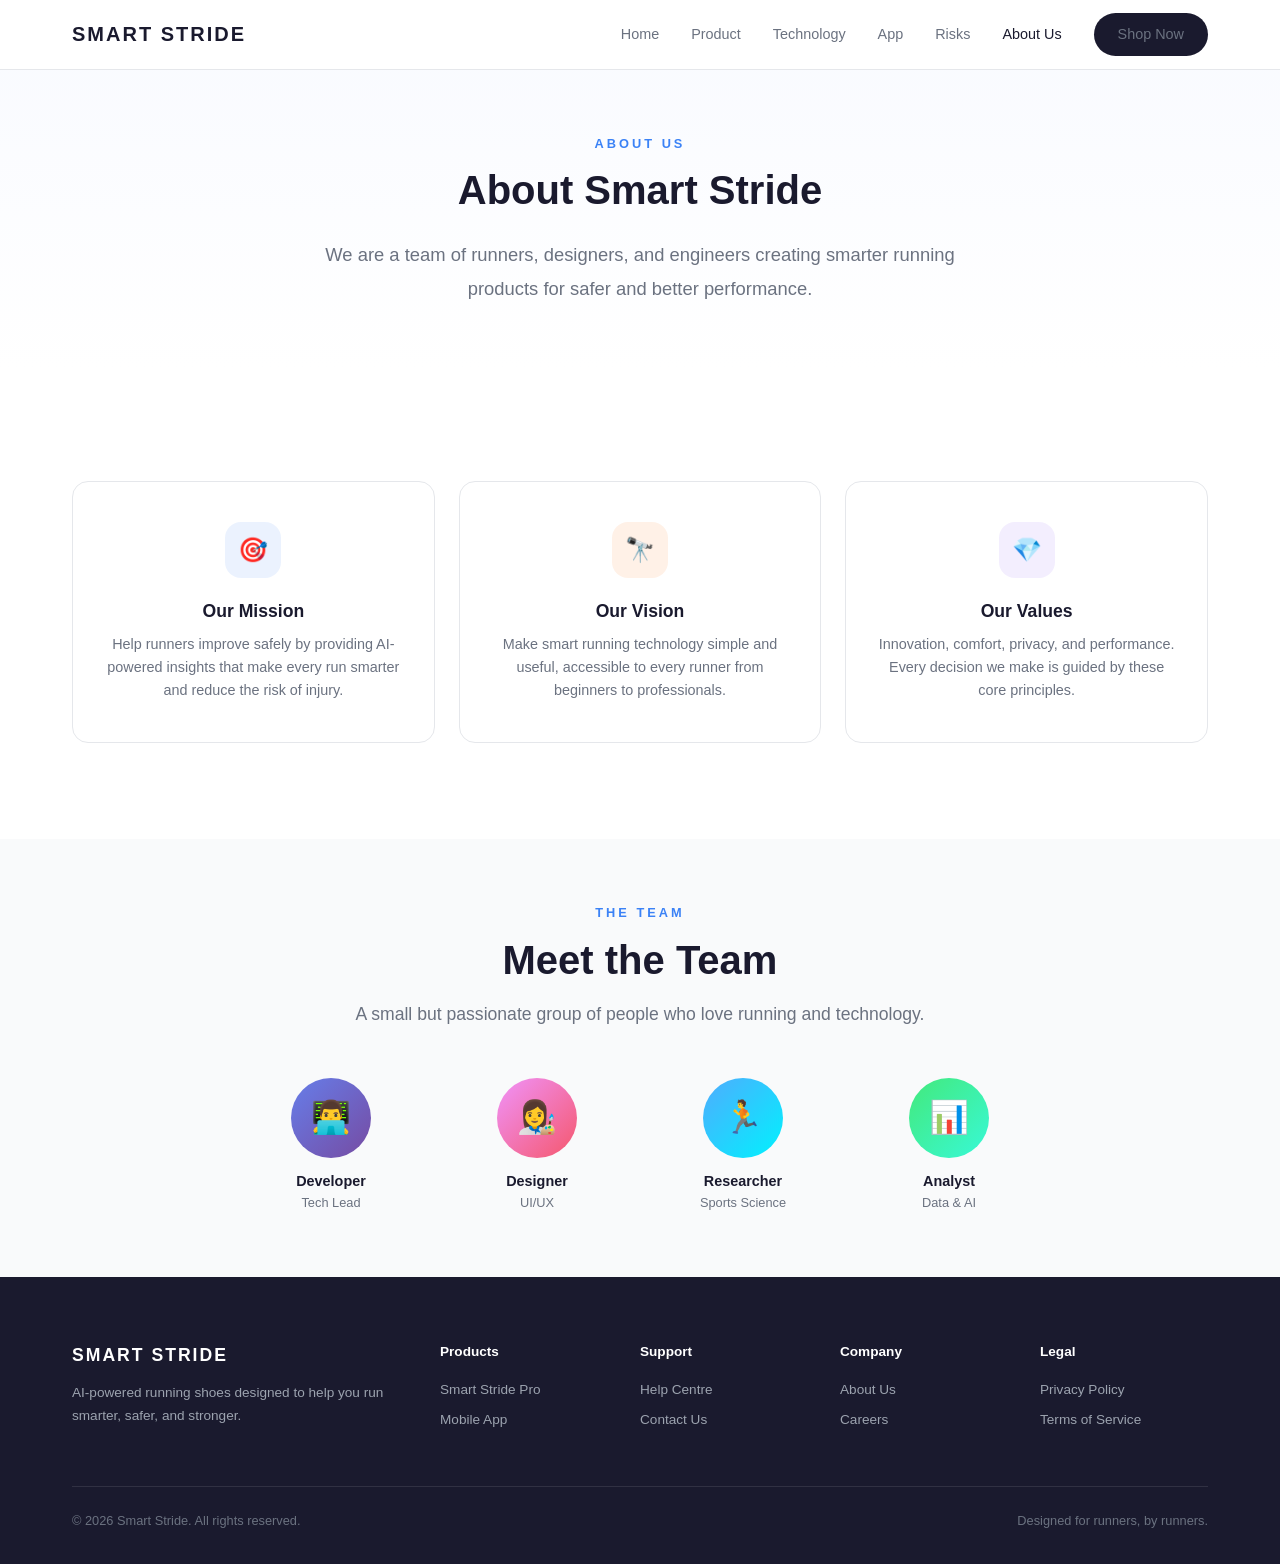
==== about.html @ 5dbf987c "Initial commit: Smart Stride website" ====
<!DOCTYPE html>
<html lang="en">
<head>
  <meta charset="UTF-8">
  <meta name="viewport" content="width=device-width, initial-scale=1.0">
  <title>About Us – Smart Stride</title>
  <link rel="stylesheet" href="style.css">
</head>
<body>
  <!-- NAVBAR -->
  <nav class="navbar">
    <div class="container">
      <a href="index.html" class="logo">SMART STRIDE</a>
      <div class="nav-links">
        <a href="index.html">Home</a>
        <a href="product.html">Product</a>
        <a href="technology.html">Technology</a>
        <a href="app.html">App</a>
        <a href="risks.html">Risks</a>
        <a href="about.html" class="active">About Us</a>
        <a href="product.html" class="btn-primary">Shop Now</a>
      </div>
      <button class="hamburger" aria-label="Menu"><span></span><span></span><span></span></button>
    </div>
  </nav>

  <!-- ABOUT HERO -->
  <section class="about-hero">
    <div class="container">
      <div class="about-mission">
        <div class="section-label">About Us</div>
        <h2 class="section-title">About Smart Stride</h2>
        <p>We are a team of runners, designers, and engineers creating smarter running products for safer and better performance.</p>
      </div>
    </div>
  </section>

  <!-- VALUES -->
  <section style="padding:4rem 0 6rem">
    <div class="container">
      <div class="values-grid">
        <div class="value-card">
          <div class="icon blue">🎯</div>
          <h3>Our Mission</h3>
          <p>Help runners improve safely by providing AI-powered insights that make every run smarter and reduce the risk of injury.</p>
        </div>
        <div class="value-card">
          <div class="icon orange">🔭</div>
          <h3>Our Vision</h3>
          <p>Make smart running technology simple and useful, accessible to every runner from beginners to professionals.</p>
        </div>
        <div class="value-card">
          <div class="icon purple">💎</div>
          <h3>Our Values</h3>
          <p>Innovation, comfort, privacy, and performance. Every decision we make is guided by these core principles.</p>
        </div>
      </div>
    </div>
  </section>

  <!-- TEAM -->
  <section style="padding:4rem 0;background:var(--lighter-gray)">
    <div class="container text-center">
      <div class="section-label">The Team</div>
      <h2 class="section-title">Meet the Team</h2>
      <p class="section-subtitle mx-auto" style="margin-bottom:3rem">A small but passionate group of people who love running and technology.</p>
      <div style="display:grid;grid-template-columns:repeat(4,1fr);gap:1.5rem;max-width:800px;margin:0 auto">
        <div style="text-align:center">
          <div style="width:80px;height:80px;border-radius:50%;background:linear-gradient(135deg,#667eea,#764ba2);margin:0 auto 0.75rem;display:flex;align-items:center;justify-content:center;font-size:2rem">👨‍💻</div>
          <div style="font-weight:700;font-size:0.9rem">Developer</div>
          <div style="font-size:0.8rem;color:var(--gray)">Tech Lead</div>
        </div>
        <div style="text-align:center">
          <div style="width:80px;height:80px;border-radius:50%;background:linear-gradient(135deg,#f093fb,#f5576c);margin:0 auto 0.75rem;display:flex;align-items:center;justify-content:center;font-size:2rem">👩‍🎨</div>
          <div style="font-weight:700;font-size:0.9rem">Designer</div>
          <div style="font-size:0.8rem;color:var(--gray)">UI/UX</div>
        </div>
        <div style="text-align:center">
          <div style="width:80px;height:80px;border-radius:50%;background:linear-gradient(135deg,#4facfe,#00f2fe);margin:0 auto 0.75rem;display:flex;align-items:center;justify-content:center;font-size:2rem">🏃</div>
          <div style="font-weight:700;font-size:0.9rem">Researcher</div>
          <div style="font-size:0.8rem;color:var(--gray)">Sports Science</div>
        </div>
        <div style="text-align:center">
          <div style="width:80px;height:80px;border-radius:50%;background:linear-gradient(135deg,#43e97b,#38f9d7);margin:0 auto 0.75rem;display:flex;align-items:center;justify-content:center;font-size:2rem">📊</div>
          <div style="font-weight:700;font-size:0.9rem">Analyst</div>
          <div style="font-size:0.8rem;color:var(--gray)">Data & AI</div>
        </div>
      </div>
    </div>
  </section>

  <!-- FOOTER -->
  <footer class="footer">
    <div class="container">
      <div class="footer-grid">
        <div class="footer-brand">
          <h3>SMART STRIDE</h3>
          <p>AI-powered running shoes designed to help you run smarter, safer, and stronger.</p>
        </div>
        <div class="footer-col">
          <h4>Products</h4>
          <a href="product.html">Smart Stride Pro</a>
          <a href="app.html">Mobile App</a>
        </div>
        <div class="footer-col">
          <h4>Support</h4>
          <a href="#">Help Centre</a>
          <a href="app.html">Contact Us</a>
        </div>
        <div class="footer-col">
          <h4>Company</h4>
          <a href="about.html">About Us</a>
          <a href="#">Careers</a>
        </div>
        <div class="footer-col">
          <h4>Legal</h4>
          <a href="risks.html">Privacy Policy</a>
          <a href="risks.html">Terms of Service</a>
        </div>
      </div>
      <div class="footer-bottom">
        <span>&copy; 2026 Smart Stride. All rights reserved.</span>
        <span>Designed for runners, by runners.</span>
      </div>
    </div>
  </footer>

  <script src="script.js"></script>
</body>
</html>
---- style.css ----
/* ========== RESET & BASE ========== */
*{margin:0;padding:0;box-sizing:border-box}
html{scroll-behavior:smooth}
body{font-family:-apple-system,BlinkMacSystemFont,'Segoe UI',Roboto,Helvetica,Arial,sans-serif;color:#1a1a2e;background:#fff;line-height:1.6;-webkit-font-smoothing:antialiased}
a{text-decoration:none;color:inherit}
ul{list-style:none}
img{max-width:100%;display:block}

/* ========== VARIABLES ========== */
:root{
  --black:#1a1a2e;
  --dark:#2d2d44;
  --gray:#6b7280;
  --light-gray:#f3f4f6;
  --lighter-gray:#f9fafb;
  --blue:#3b82f6;
  --blue-dark:#2563eb;
  --orange:#f97316;
  --white:#ffffff;
  --max-width:1200px;
  --nav-height:70px;
}

/* ========== NAVBAR ========== */
.navbar{position:fixed;top:0;left:0;right:0;height:var(--nav-height);background:rgba(255,255,255,0.95);backdrop-filter:blur(20px);border-bottom:1px solid #e5e7eb;z-index:1000;display:flex;align-items:center}
.navbar .container{max-width:var(--max-width);width:100%;margin:0 auto;padding:0 2rem;display:flex;align-items:center;justify-content:space-between}
.logo{font-size:1.25rem;font-weight:800;letter-spacing:2px;color:var(--black)}
.nav-links{display:flex;align-items:center;gap:2rem}
.nav-links a{font-size:0.9rem;font-weight:500;color:var(--gray);transition:color 0.2s}
.nav-links a:hover,.nav-links a.active{color:var(--black)}
.btn-primary{display:inline-block;padding:0.6rem 1.5rem;background:var(--black);color:#fff;border-radius:50px;font-size:0.9rem;font-weight:600;transition:all 0.3s;border:none;cursor:pointer}
.btn-primary:hover{background:var(--blue);transform:translateY(-1px)}
.btn-outline{display:inline-block;padding:0.6rem 1.5rem;border:2px solid var(--black);color:var(--black);border-radius:50px;font-size:0.9rem;font-weight:600;transition:all 0.3s;cursor:pointer;background:transparent}
.btn-outline:hover{background:var(--black);color:#fff}
.hamburger{display:none;flex-direction:column;gap:5px;cursor:pointer;background:none;border:none;padding:5px}
.hamburger span{width:24px;height:2px;background:var(--black);transition:0.3s}

/* ========== COMMON ========== */
.container{max-width:var(--max-width);margin:0 auto;padding:0 2rem}
section{padding:6rem 0}
.section-label{font-size:0.8rem;font-weight:700;letter-spacing:3px;text-transform:uppercase;color:var(--blue);margin-bottom:0.75rem}
.section-title{font-size:2.5rem;font-weight:800;color:var(--black);line-height:1.2;margin-bottom:1rem}
.section-subtitle{font-size:1.1rem;color:var(--gray);max-width:600px;line-height:1.7}
.text-center{text-align:center}
.mx-auto{margin-left:auto;margin-right:auto}

/* ========== HERO ========== */
.hero{padding-top:calc(var(--nav-height) + 4rem);padding-bottom:4rem;min-height:100vh;display:flex;align-items:center;background:linear-gradient(180deg,#f8faff 0%,#fff 100%)}
.hero .container{display:grid;grid-template-columns:1fr 1fr;gap:4rem;align-items:center}
.hero-content .hero-badge{display:inline-block;padding:0.4rem 1rem;background:rgba(59,130,246,0.1);color:var(--blue);border-radius:50px;font-size:0.8rem;font-weight:600;margin-bottom:1.5rem}
.hero-content h1{font-size:3.5rem;font-weight:900;line-height:1.1;color:var(--black);margin-bottom:1.5rem}
.hero-content h1 span{background:linear-gradient(135deg,var(--blue),#8b5cf6);-webkit-background-clip:text;-webkit-text-fill-color:transparent}
.hero-content p{font-size:1.15rem;color:var(--gray);line-height:1.8;margin-bottom:2rem;max-width:480px}
.hero-buttons{display:flex;gap:1rem;flex-wrap:wrap}
.hero-image{position:relative;display:flex;justify-content:center;align-items:center}
.hero-image .shoe-placeholder{width:100%;max-width:500px;aspect-ratio:1;background:linear-gradient(135deg,#e0e7ff,#c7d2fe);border-radius:30px;display:flex;align-items:center;justify-content:center;font-size:5rem;box-shadow:0 25px 60px rgba(59,130,246,0.15)}

/* ========== FEATURES CARDS ========== */
.features{padding:5rem 0;background:#fff}
.features-grid{display:grid;grid-template-columns:repeat(4,1fr);gap:1.5rem;margin-top:3rem}
.feature-card{padding:2rem;border-radius:16px;background:var(--lighter-gray);transition:all 0.3s;cursor:default}
.feature-card:hover{transform:translateY(-4px);box-shadow:0 10px 40px rgba(0,0,0,0.08)}
.feature-card .icon{width:48px;height:48px;border-radius:12px;background:var(--blue);display:flex;align-items:center;justify-content:center;font-size:1.4rem;margin-bottom:1.2rem;color:#fff}
.feature-card h3{font-size:1rem;font-weight:700;margin-bottom:0.5rem;color:var(--black)}
.feature-card p{font-size:0.9rem;color:var(--gray);line-height:1.6}

/* ========== PRODUCT PAGE ========== */
.product-section{padding-top:calc(var(--nav-height) + 4rem);padding-bottom:4rem}
.product-grid{display:grid;grid-template-columns:1fr 1fr;gap:4rem;align-items:start}
.product-images .main-image{width:100%;aspect-ratio:1;background:var(--lighter-gray);border-radius:20px;display:flex;align-items:center;justify-content:center;font-size:6rem;margin-bottom:1rem}
.product-images .thumbnails{display:flex;gap:0.75rem}
.product-images .thumb{width:80px;height:80px;border-radius:12px;background:var(--light-gray);display:flex;align-items:center;justify-content:center;font-size:1.5rem;cursor:pointer;border:2px solid transparent;transition:border-color 0.2s}
.product-images .thumb.active,.product-images .thumb:hover{border-color:var(--black)}
.product-info h1{font-size:2rem;font-weight:800;margin-bottom:0.5rem}
.product-info .price{font-size:2rem;font-weight:800;color:var(--black);margin-bottom:1.5rem}
.product-info .price .old{font-size:1.1rem;color:var(--gray);text-decoration:line-through;margin-left:0.5rem;font-weight:400}
.option-group{margin-bottom:1.5rem}
.option-group label{display:block;font-size:0.85rem;font-weight:600;color:var(--dark);margin-bottom:0.5rem}
.color-options{display:flex;gap:0.75rem}
.color-btn{width:40px;height:40px;border-radius:50%;border:3px solid transparent;cursor:pointer;transition:all 0.2s}
.color-btn.active{border-color:var(--blue);box-shadow:0 0 0 2px #fff,0 0 0 4px var(--blue)}
.color-btn.black{background:#1a1a2e}
.color-btn.orange{background:#f97316}
.size-grid{display:grid;grid-template-columns:repeat(5,1fr);gap:0.5rem}
.size-btn{padding:0.6rem;border:2px solid #e5e7eb;border-radius:8px;background:#fff;cursor:pointer;font-size:0.85rem;font-weight:500;text-align:center;transition:all 0.2s}
.size-btn:hover,.size-btn.active{border-color:var(--black);background:var(--black);color:#fff}
.quantity-row{display:flex;align-items:center;gap:1rem;margin-bottom:1.5rem}
.qty-control{display:flex;align-items:center;border:2px solid #e5e7eb;border-radius:8px;overflow:hidden}
.qty-control button{width:40px;height:40px;border:none;background:#fff;cursor:pointer;font-size:1.1rem;font-weight:600}
.qty-control button:hover{background:var(--light-gray)}
.qty-control span{width:50px;text-align:center;font-weight:600}
.action-buttons{display:flex;gap:1rem;margin-bottom:2rem}
.action-buttons .btn-primary,.action-buttons .btn-outline{flex:1;text-align:center;padding:0.9rem}
.product-features{display:flex;flex-direction:column;gap:0.75rem;margin-top:1rem}
.product-features li{display:flex;align-items:center;gap:0.75rem;font-size:0.9rem;color:var(--dark)}
.product-features li::before{content:"✓";display:flex;align-items:center;justify-content:center;width:22px;height:22px;border-radius:50%;background:rgba(59,130,246,0.1);color:var(--blue);font-size:0.75rem;font-weight:700;flex-shrink:0}
.shipping-cards{display:grid;grid-template-columns:repeat(4,1fr);gap:1rem;margin-top:3rem;padding-top:3rem;border-top:1px solid #e5e7eb}
.ship-card{text-align:center;padding:1.5rem 1rem;border-radius:12px;background:var(--lighter-gray)}
.ship-card .icon{font-size:1.5rem;margin-bottom:0.5rem}
.ship-card h4{font-size:0.85rem;font-weight:700;margin-bottom:0.3rem}
.ship-card p{font-size:0.8rem;color:var(--gray)}

/* ========== TECH PAGE ========== */
.tech-hero{padding-top:calc(var(--nav-height) + 4rem);padding-bottom:4rem;background:linear-gradient(180deg,#0f172a,#1e293b);color:#fff}
.tech-hero .section-title{color:#fff}
.tech-hero .section-subtitle{color:#94a3b8}
.tech-visual{position:relative;margin:4rem auto;max-width:700px;aspect-ratio:1.4;background:rgba(255,255,255,0.05);border-radius:24px;border:1px solid rgba(255,255,255,0.1);display:flex;align-items:center;justify-content:center}
.tech-visual .shoe-center{font-size:6rem}
.tech-label{position:absolute;padding:0.6rem 1rem;background:rgba(255,255,255,0.1);backdrop-filter:blur(10px);border-radius:10px;font-size:0.8rem;font-weight:600;border:1px solid rgba(255,255,255,0.15)}
.tech-label:nth-child(2){top:10%;left:5%}
.tech-label:nth-child(3){top:10%;right:5%}
.tech-label:nth-child(4){bottom:30%;left:5%}
.tech-label:nth-child(5){bottom:10%;right:10%}
.tech-label:nth-child(6){bottom:10%;left:15%}
.steps-section{padding:5rem 0;background:#fff}
.steps-grid{display:grid;grid-template-columns:repeat(3,1fr);gap:2rem;margin-top:3rem}
.step-card{padding:2.5rem 2rem;border-radius:16px;background:var(--lighter-gray);text-align:center;position:relative}
.step-card .step-num{width:48px;height:48px;border-radius:50%;background:var(--blue);color:#fff;display:flex;align-items:center;justify-content:center;font-size:1.1rem;font-weight:800;margin:0 auto 1.2rem}
.step-card h3{font-size:1.1rem;font-weight:700;margin-bottom:0.5rem}
.step-card p{font-size:0.9rem;color:var(--gray);line-height:1.6}
.step-connector{display:none}

/* ========== APP PAGE ========== */
.app-hero{padding-top:calc(var(--nav-height) + 4rem);padding-bottom:4rem;background:linear-gradient(135deg,#eff6ff,#f0f9ff)}
.app-hero .container{display:grid;grid-template-columns:1fr 1fr;gap:4rem;align-items:center}
.app-mockup{width:280px;height:560px;background:#1a1a2e;border-radius:40px;padding:12px;margin:0 auto;box-shadow:0 25px 60px rgba(0,0,0,0.2)}
.app-mockup .screen{width:100%;height:100%;background:linear-gradient(180deg,#1e3a5f,#0f172a);border-radius:30px;display:flex;flex-direction:column;align-items:center;justify-content:center;color:#fff;padding:2rem}
.app-mockup .screen .status-bar{width:100%;display:flex;justify-content:space-between;font-size:0.65rem;margin-bottom:2rem;opacity:0.6}
.app-mockup .screen .app-logo{font-size:3rem;margin-bottom:1rem}
.app-mockup .screen h3{font-size:1.1rem;font-weight:700;margin-bottom:0.5rem}
.app-mockup .screen p{font-size:0.75rem;color:#94a3b8;text-align:center}
.app-features{padding:5rem 0}
.app-cards{display:grid;grid-template-columns:repeat(2,1fr);gap:1.5rem;margin-top:3rem}
.app-card{padding:2rem;border-radius:16px;background:#fff;border:1px solid #e5e7eb;transition:all 0.3s}
.app-card:hover{box-shadow:0 10px 40px rgba(0,0,0,0.06);transform:translateY(-2px)}
.app-card .icon{width:48px;height:48px;border-radius:12px;display:flex;align-items:center;justify-content:center;font-size:1.3rem;margin-bottom:1rem}
.app-card .icon.blue{background:rgba(59,130,246,0.1);color:var(--blue)}
.app-card .icon.orange{background:rgba(249,115,22,0.1);color:var(--orange)}
.app-card .icon.green{background:rgba(34,197,94,0.1);color:#22c55e}
.app-card .icon.purple{background:rgba(139,92,246,0.1);color:#8b5cf6}
.app-card h3{font-size:1.05rem;font-weight:700;margin-bottom:0.4rem}
.app-card p{font-size:0.9rem;color:var(--gray);line-height:1.6}
.ecom-flow{padding:4rem 0 5rem}
.flow-steps{display:flex;align-items:center;justify-content:center;gap:0;flex-wrap:wrap;margin-top:2rem}
.flow-step{display:flex;flex-direction:column;align-items:center;gap:0.5rem;padding:1.5rem;min-width:140px}
.flow-step .num{width:48px;height:48px;border-radius:50%;background:var(--black);color:#fff;display:flex;align-items:center;justify-content:center;font-weight:700;font-size:0.9rem}
.flow-step h4{font-size:0.85rem;font-weight:700}
.flow-step p{font-size:0.75rem;color:var(--gray);text-align:center}
.flow-arrow{font-size:1.5rem;color:var(--blue);margin-top:-1.5rem}

/* ========== RISKS PAGE ========== */
.risks-hero{padding-top:calc(var(--nav-height) + 4rem);padding-bottom:3rem}
.risks-grid{display:grid;grid-template-columns:repeat(3,1fr);gap:1.5rem;margin-top:3rem}
.risk-card{padding:2rem;border-radius:16px;background:#fff;border:1px solid #e5e7eb;transition:all 0.3s}
.risk-card:hover{box-shadow:0 10px 40px rgba(0,0,0,0.06);transform:translateY(-2px)}
.risk-card .icon{width:48px;height:48px;border-radius:12px;background:rgba(239,68,68,0.1);color:#ef4444;display:flex;align-items:center;justify-content:center;font-size:1.3rem;margin-bottom:1rem}
.risk-card h3{font-size:1rem;font-weight:700;margin-bottom:0.4rem}
.risk-card p{font-size:0.9rem;color:var(--gray);line-height:1.6}
.safeguards{padding:4rem 0;background:var(--lighter-gray)}
.safeguard-list{display:grid;grid-template-columns:repeat(2,1fr);gap:1rem;margin-top:2rem}
.safeguard-item{display:flex;align-items:center;gap:1rem;padding:1.2rem 1.5rem;background:#fff;border-radius:12px;border:1px solid #e5e7eb}
.safeguard-item .check{width:36px;height:36px;border-radius:50%;background:rgba(34,197,94,0.1);color:#22c55e;display:flex;align-items:center;justify-content:center;font-weight:700;flex-shrink:0}
.safeguard-item span{font-size:0.9rem;font-weight:500}

/* ========== ABOUT PAGE ========== */
.about-hero{padding-top:calc(var(--nav-height) + 4rem);padding-bottom:4rem;background:linear-gradient(180deg,#f8faff,#fff)}
.about-mission{max-width:700px;margin:0 auto;text-align:center}
.about-mission p{font-size:1.15rem;color:var(--gray);line-height:1.8;margin-top:1.5rem}
.values-grid{display:grid;grid-template-columns:repeat(3,1fr);gap:1.5rem;margin-top:3rem}
.value-card{padding:2.5rem 2rem;border-radius:16px;background:#fff;border:1px solid #e5e7eb;text-align:center;transition:all 0.3s}
.value-card:hover{box-shadow:0 10px 40px rgba(0,0,0,0.06);transform:translateY(-2px)}
.value-card .icon{width:56px;height:56px;border-radius:16px;display:flex;align-items:center;justify-content:center;font-size:1.5rem;margin:0 auto 1.2rem}
.value-card .icon.blue{background:rgba(59,130,246,0.1);color:var(--blue)}
.value-card .icon.orange{background:rgba(249,115,22,0.1);color:var(--orange)}
.value-card .icon.purple{background:rgba(139,92,246,0.1);color:#8b5cf6}
.value-card h3{font-size:1.1rem;font-weight:700;margin-bottom:0.5rem}
.value-card p{font-size:0.9rem;color:var(--gray);line-height:1.6}

/* ========== FOOTER ========== */
.footer{background:var(--black);color:#fff;padding:4rem 0 2rem}
.footer-grid{display:grid;grid-template-columns:2fr 1fr 1fr 1fr 1fr;gap:2rem;margin-bottom:3rem}
.footer-brand h3{font-size:1.1rem;font-weight:800;letter-spacing:2px;margin-bottom:0.75rem}
.footer-brand p{font-size:0.85rem;color:#9ca3af;line-height:1.7}
.footer-col h4{font-size:0.85rem;font-weight:700;margin-bottom:1rem;color:#fff}
.footer-col a{display:block;font-size:0.85rem;color:#9ca3af;margin-bottom:0.5rem;transition:color 0.2s}
.footer-col a:hover{color:#fff}
.footer-bottom{border-top:1px solid rgba(255,255,255,0.1);padding-top:1.5rem;display:flex;justify-content:space-between;align-items:center;font-size:0.8rem;color:#6b7280}

/* ========== RESPONSIVE ========== */
@media(max-width:1024px){
  .hero .container{grid-template-columns:1fr;text-align:center}
  .hero-content p{margin-left:auto;margin-right:auto}
  .hero-buttons{justify-content:center}
  .hero-image{order:-1}
  .hero-image .shoe-placeholder{max-width:350px}
  .features-grid{grid-template-columns:repeat(2,1fr)}
  .product-grid{grid-template-columns:1fr}
  .shipping-cards{grid-template-columns:repeat(2,1fr)}
  .app-hero .container{grid-template-columns:1fr;text-align:center}
  .app-mockup{margin:2rem auto}
  .footer-grid{grid-template-columns:repeat(2,1fr)}
}
@media(max-width:768px){
  .nav-links{display:none;position:fixed;top:var(--nav-height);left:0;right:0;background:#fff;flex-direction:column;padding:2rem;gap:1.5rem;border-bottom:1px solid #e5e7eb;box-shadow:0 10px 30px rgba(0,0,0,0.1)}
  .nav-links.open{display:flex}
  .hamburger{display:flex}
  .hero-content h1{font-size:2.5rem}
  .section-title{font-size:2rem}
  .features-grid,.steps-grid,.risks-grid,.values-grid,.app-cards,.safeguard-list{grid-template-columns:1fr}
  .shipping-cards{grid-template-columns:1fr 1fr}
  .flow-steps{flex-direction:column}
  .flow-arrow{transform:rotate(90deg)}
  .footer-grid{grid-template-columns:1fr}
  .footer-bottom{flex-direction:column;gap:0.5rem;text-align:center}
  section{padding:4rem 0}
}
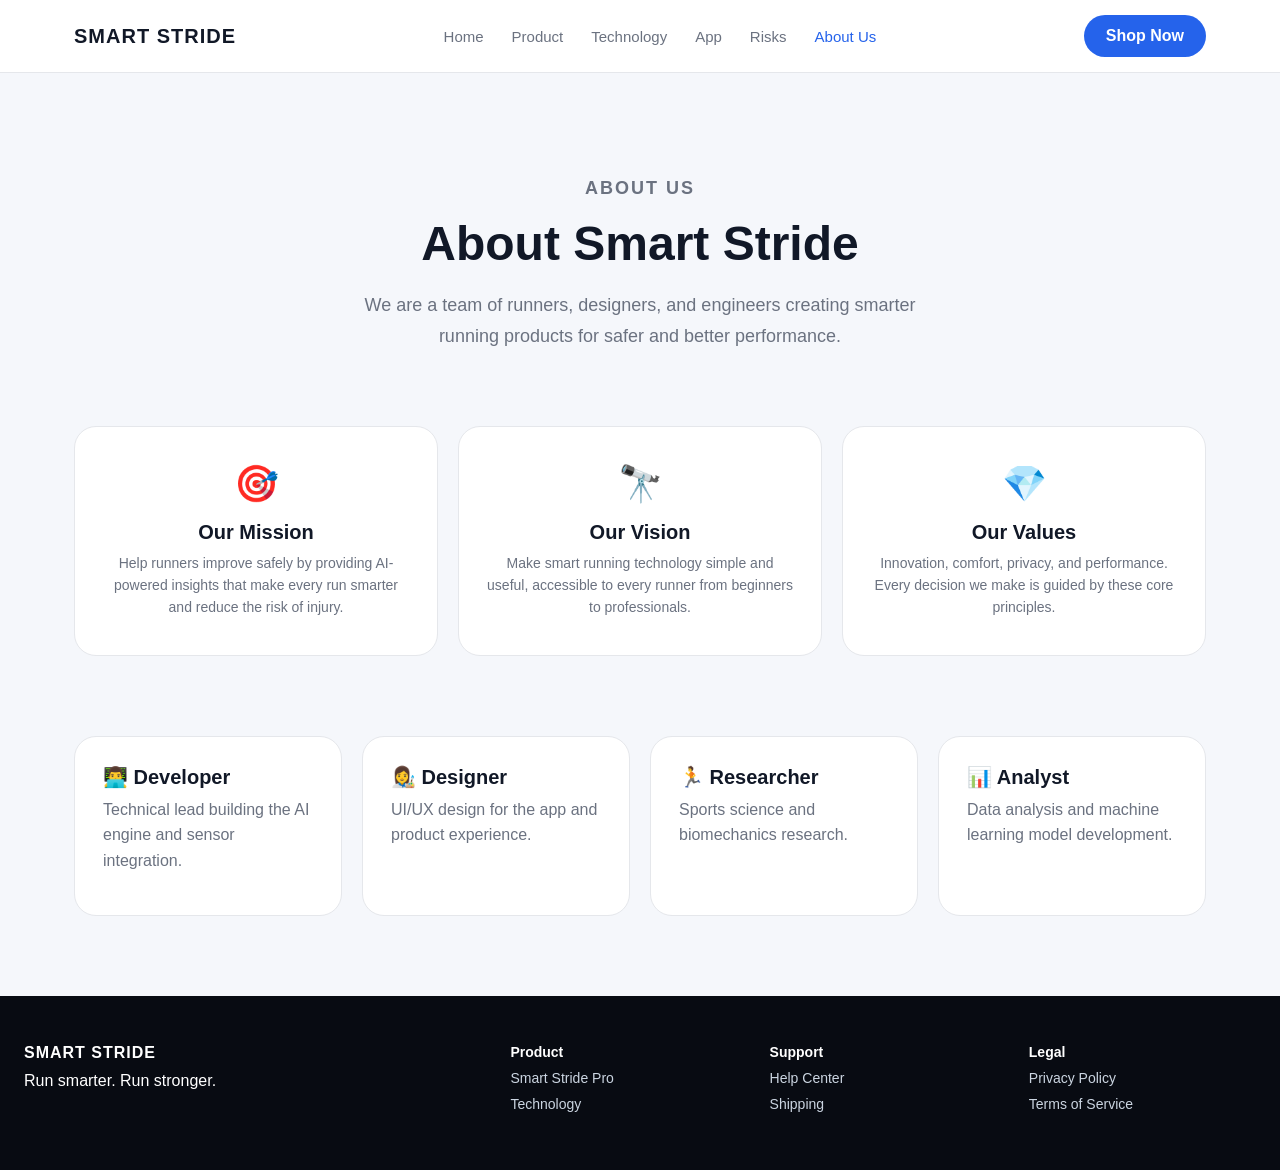
==== commit cae95c18: "Rewrite: clean professional style matching reference design" ====
--- a/about.html
+++ b/about.html
@@ -1,130 +1,101 @@
 <!DOCTYPE html>
 <html lang="en">
 <head>
-  <meta charset="UTF-8">
-  <meta name="viewport" content="width=device-width, initial-scale=1.0">
+  <meta charset="UTF-8" />
+  <meta name="viewport" content="width=device-width, initial-scale=1.0" />
   <title>About Us – Smart Stride</title>
-  <link rel="stylesheet" href="style.css">
+  <link rel="stylesheet" href="style.css" />
 </head>
 <body>
-  <!-- NAVBAR -->
+
+<header class="site-header">
   <nav class="navbar">
-    <div class="container">
-      <a href="index.html" class="logo">SMART STRIDE</a>
-      <div class="nav-links">
-        <a href="index.html">Home</a>
-        <a href="product.html">Product</a>
-        <a href="technology.html">Technology</a>
-        <a href="app.html">App</a>
-        <a href="risks.html">Risks</a>
-        <a href="about.html" class="active">About Us</a>
-        <a href="product.html" class="btn-primary">Shop Now</a>
-      </div>
-      <button class="hamburger" aria-label="Menu"><span></span><span></span><span></span></button>
+    <a href="index.html" class="logo">SMART STRIDE</a>
+    <div class="nav-links">
+      <a href="index.html">Home</a>
+      <a href="product.html">Product</a>
+      <a href="technology.html">Technology</a>
+      <a href="app.html">App</a>
+      <a href="risks.html">Risks</a>
+      <a href="about.html" class="active">About Us</a>
     </div>
+    <a href="product.html" class="nav-button">Shop Now</a>
+    <button class="hamburger" aria-label="Menu"><span></span><span></span><span></span></button>
   </nav>
+</header>
 
-  <!-- ABOUT HERO -->
-  <section class="about-hero">
-    <div class="container">
-      <div class="about-mission">
-        <div class="section-label">About Us</div>
-        <h2 class="section-title">About Smart Stride</h2>
-        <p>We are a team of runners, designers, and engineers creating smarter running products for safer and better performance.</p>
-      </div>
+<main>
+  <section class="page-hero simple">
+    <p class="eyebrow">About Us</p>
+    <h1>About Smart Stride</h1>
+    <p>
+      We are a team of runners, designers, and engineers creating smarter
+      running products for safer and better performance.
+    </p>
+  </section>
+
+  <section class="about-content">
+    <div class="values-grid">
+      <article class="value-card">
+        <div class="icon">🎯</div>
+        <h3>Our Mission</h3>
+        <p>Help runners improve safely by providing AI-powered insights that make every run smarter and reduce the risk of injury.</p>
+      </article>
+      <article class="value-card">
+        <div class="icon">🔭</div>
+        <h3>Our Vision</h3>
+        <p>Make smart running technology simple and useful, accessible to every runner from beginners to professionals.</p>
+      </article>
+      <article class="value-card">
+        <div class="icon">💎</div>
+        <h3>Our Values</h3>
+        <p>Innovation, comfort, privacy, and performance. Every decision we make is guided by these core principles.</p>
+      </article>
     </div>
   </section>
 
-  <!-- VALUES -->
-  <section style="padding:4rem 0 6rem">
-    <div class="container">
-      <div class="values-grid">
-        <div class="value-card">
-          <div class="icon blue">🎯</div>
-          <h3>Our Mission</h3>
-          <p>Help runners improve safely by providing AI-powered insights that make every run smarter and reduce the risk of injury.</p>
-        </div>
-        <div class="value-card">
-          <div class="icon orange">🔭</div>
-          <h3>Our Vision</h3>
-          <p>Make smart running technology simple and useful, accessible to every runner from beginners to professionals.</p>
-        </div>
-        <div class="value-card">
-          <div class="icon purple">💎</div>
-          <h3>Our Values</h3>
-          <p>Innovation, comfort, privacy, and performance. Every decision we make is guided by these core principles.</p>
-        </div>
-      </div>
-    </div>
+  <section class="feature-grid" style="padding-top:0">
+    <article class="feature-card">
+      <h3>👨‍💻 Developer</h3>
+      <p>Technical lead building the AI engine and sensor integration.</p>
+    </article>
+    <article class="feature-card">
+      <h3>👩‍🎨 Designer</h3>
+      <p>UI/UX design for the app and product experience.</p>
+    </article>
+    <article class="feature-card">
+      <h3>🏃 Researcher</h3>
+      <p>Sports science and biomechanics research.</p>
+    </article>
+    <article class="feature-card">
+      <h3>📊 Analyst</h3>
+      <p>Data analysis and machine learning model development.</p>
+    </article>
   </section>
+</main>
 
-  <!-- TEAM -->
-  <section style="padding:4rem 0;background:var(--lighter-gray)">
-    <div class="container text-center">
-      <div class="section-label">The Team</div>
-      <h2 class="section-title">Meet the Team</h2>
-      <p class="section-subtitle mx-auto" style="margin-bottom:3rem">A small but passionate group of people who love running and technology.</p>
-      <div style="display:grid;grid-template-columns:repeat(4,1fr);gap:1.5rem;max-width:800px;margin:0 auto">
-        <div style="text-align:center">
-          <div style="width:80px;height:80px;border-radius:50%;background:linear-gradient(135deg,#667eea,#764ba2);margin:0 auto 0.75rem;display:flex;align-items:center;justify-content:center;font-size:2rem">👨‍💻</div>
-          <div style="font-weight:700;font-size:0.9rem">Developer</div>
-          <div style="font-size:0.8rem;color:var(--gray)">Tech Lead</div>
-        </div>
-        <div style="text-align:center">
-          <div style="width:80px;height:80px;border-radius:50%;background:linear-gradient(135deg,#f093fb,#f5576c);margin:0 auto 0.75rem;display:flex;align-items:center;justify-content:center;font-size:2rem">👩‍🎨</div>
-          <div style="font-weight:700;font-size:0.9rem">Designer</div>
-          <div style="font-size:0.8rem;color:var(--gray)">UI/UX</div>
-        </div>
-        <div style="text-align:center">
-          <div style="width:80px;height:80px;border-radius:50%;background:linear-gradient(135deg,#4facfe,#00f2fe);margin:0 auto 0.75rem;display:flex;align-items:center;justify-content:center;font-size:2rem">🏃</div>
-          <div style="font-weight:700;font-size:0.9rem">Researcher</div>
-          <div style="font-size:0.8rem;color:var(--gray)">Sports Science</div>
-        </div>
-        <div style="text-align:center">
-          <div style="width:80px;height:80px;border-radius:50%;background:linear-gradient(135deg,#43e97b,#38f9d7);margin:0 auto 0.75rem;display:flex;align-items:center;justify-content:center;font-size:2rem">📊</div>
-          <div style="font-weight:700;font-size:0.9rem">Analyst</div>
-          <div style="font-size:0.8rem;color:var(--gray)">Data & AI</div>
-        </div>
-      </div>
-    </div>
-  </section>
+<footer class="site-footer">
+  <div>
+    <h3>SMART STRIDE</h3>
+    <p>Run smarter. Run stronger.</p>
+  </div>
+  <div>
+    <h4>Product</h4>
+    <a href="product.html">Smart Stride Pro</a>
+    <a href="technology.html">Technology</a>
+  </div>
+  <div>
+    <h4>Support</h4>
+    <a href="#">Help Center</a>
+    <a href="#">Shipping</a>
+  </div>
+  <div>
+    <h4>Legal</h4>
+    <a href="risks.html">Privacy Policy</a>
+    <a href="#">Terms of Service</a>
+  </div>
+</footer>
 
-  <!-- FOOTER -->
-  <footer class="footer">
-    <div class="container">
-      <div class="footer-grid">
-        <div class="footer-brand">
-          <h3>SMART STRIDE</h3>
-          <p>AI-powered running shoes designed to help you run smarter, safer, and stronger.</p>
-        </div>
-        <div class="footer-col">
-          <h4>Products</h4>
-          <a href="product.html">Smart Stride Pro</a>
-          <a href="app.html">Mobile App</a>
-        </div>
-        <div class="footer-col">
-          <h4>Support</h4>
-          <a href="#">Help Centre</a>
-          <a href="app.html">Contact Us</a>
-        </div>
-        <div class="footer-col">
-          <h4>Company</h4>
-          <a href="about.html">About Us</a>
-          <a href="#">Careers</a>
-        </div>
-        <div class="footer-col">
-          <h4>Legal</h4>
-          <a href="risks.html">Privacy Policy</a>
-          <a href="risks.html">Terms of Service</a>
-        </div>
-      </div>
-      <div class="footer-bottom">
-        <span>&copy; 2026 Smart Stride. All rights reserved.</span>
-        <span>Designed for runners, by runners.</span>
-      </div>
-    </div>
-  </footer>
-
-  <script src="script.js"></script>
+<script src="script.js"></script>
 </body>
 </html>
--- a/style.css
+++ b/style.css
@@ -1,216 +1,795 @@
-/* ========== RESET & BASE ========== */
-*{margin:0;padding:0;box-sizing:border-box}
-html{scroll-behavior:smooth}
-body{font-family:-apple-system,BlinkMacSystemFont,'Segoe UI',Roboto,Helvetica,Arial,sans-serif;color:#1a1a2e;background:#fff;line-height:1.6;-webkit-font-smoothing:antialiased}
-a{text-decoration:none;color:inherit}
-ul{list-style:none}
-img{max-width:100%;display:block}
-
-/* ========== VARIABLES ========== */
-:root{
-  --black:#1a1a2e;
-  --dark:#2d2d44;
-  --gray:#6b7280;
-  --light-gray:#f3f4f6;
-  --lighter-gray:#f9fafb;
-  --blue:#3b82f6;
-  --blue-dark:#2563eb;
-  --orange:#f97316;
-  --white:#ffffff;
-  --max-width:1200px;
-  --nav-height:70px;
-}
-
-/* ========== NAVBAR ========== */
-.navbar{position:fixed;top:0;left:0;right:0;height:var(--nav-height);background:rgba(255,255,255,0.95);backdrop-filter:blur(20px);border-bottom:1px solid #e5e7eb;z-index:1000;display:flex;align-items:center}
-.navbar .container{max-width:var(--max-width);width:100%;margin:0 auto;padding:0 2rem;display:flex;align-items:center;justify-content:space-between}
-.logo{font-size:1.25rem;font-weight:800;letter-spacing:2px;color:var(--black)}
-.nav-links{display:flex;align-items:center;gap:2rem}
-.nav-links a{font-size:0.9rem;font-weight:500;color:var(--gray);transition:color 0.2s}
-.nav-links a:hover,.nav-links a.active{color:var(--black)}
-.btn-primary{display:inline-block;padding:0.6rem 1.5rem;background:var(--black);color:#fff;border-radius:50px;font-size:0.9rem;font-weight:600;transition:all 0.3s;border:none;cursor:pointer}
-.btn-primary:hover{background:var(--blue);transform:translateY(-1px)}
-.btn-outline{display:inline-block;padding:0.6rem 1.5rem;border:2px solid var(--black);color:var(--black);border-radius:50px;font-size:0.9rem;font-weight:600;transition:all 0.3s;cursor:pointer;background:transparent}
-.btn-outline:hover{background:var(--black);color:#fff}
-.hamburger{display:none;flex-direction:column;gap:5px;cursor:pointer;background:none;border:none;padding:5px}
-.hamburger span{width:24px;height:2px;background:var(--black);transition:0.3s}
-
-/* ========== COMMON ========== */
-.container{max-width:var(--max-width);margin:0 auto;padding:0 2rem}
-section{padding:6rem 0}
-.section-label{font-size:0.8rem;font-weight:700;letter-spacing:3px;text-transform:uppercase;color:var(--blue);margin-bottom:0.75rem}
-.section-title{font-size:2.5rem;font-weight:800;color:var(--black);line-height:1.2;margin-bottom:1rem}
-.section-subtitle{font-size:1.1rem;color:var(--gray);max-width:600px;line-height:1.7}
-.text-center{text-align:center}
-.mx-auto{margin-left:auto;margin-right:auto}
-
-/* ========== HERO ========== */
-.hero{padding-top:calc(var(--nav-height) + 4rem);padding-bottom:4rem;min-height:100vh;display:flex;align-items:center;background:linear-gradient(180deg,#f8faff 0%,#fff 100%)}
-.hero .container{display:grid;grid-template-columns:1fr 1fr;gap:4rem;align-items:center}
-.hero-content .hero-badge{display:inline-block;padding:0.4rem 1rem;background:rgba(59,130,246,0.1);color:var(--blue);border-radius:50px;font-size:0.8rem;font-weight:600;margin-bottom:1.5rem}
-.hero-content h1{font-size:3.5rem;font-weight:900;line-height:1.1;color:var(--black);margin-bottom:1.5rem}
-.hero-content h1 span{background:linear-gradient(135deg,var(--blue),#8b5cf6);-webkit-background-clip:text;-webkit-text-fill-color:transparent}
-.hero-content p{font-size:1.15rem;color:var(--gray);line-height:1.8;margin-bottom:2rem;max-width:480px}
-.hero-buttons{display:flex;gap:1rem;flex-wrap:wrap}
-.hero-image{position:relative;display:flex;justify-content:center;align-items:center}
-.hero-image .shoe-placeholder{width:100%;max-width:500px;aspect-ratio:1;background:linear-gradient(135deg,#e0e7ff,#c7d2fe);border-radius:30px;display:flex;align-items:center;justify-content:center;font-size:5rem;box-shadow:0 25px 60px rgba(59,130,246,0.15)}
-
-/* ========== FEATURES CARDS ========== */
-.features{padding:5rem 0;background:#fff}
-.features-grid{display:grid;grid-template-columns:repeat(4,1fr);gap:1.5rem;margin-top:3rem}
-.feature-card{padding:2rem;border-radius:16px;background:var(--lighter-gray);transition:all 0.3s;cursor:default}
-.feature-card:hover{transform:translateY(-4px);box-shadow:0 10px 40px rgba(0,0,0,0.08)}
-.feature-card .icon{width:48px;height:48px;border-radius:12px;background:var(--blue);display:flex;align-items:center;justify-content:center;font-size:1.4rem;margin-bottom:1.2rem;color:#fff}
-.feature-card h3{font-size:1rem;font-weight:700;margin-bottom:0.5rem;color:var(--black)}
-.feature-card p{font-size:0.9rem;color:var(--gray);line-height:1.6}
-
-/* ========== PRODUCT PAGE ========== */
-.product-section{padding-top:calc(var(--nav-height) + 4rem);padding-bottom:4rem}
-.product-grid{display:grid;grid-template-columns:1fr 1fr;gap:4rem;align-items:start}
-.product-images .main-image{width:100%;aspect-ratio:1;background:var(--lighter-gray);border-radius:20px;display:flex;align-items:center;justify-content:center;font-size:6rem;margin-bottom:1rem}
-.product-images .thumbnails{display:flex;gap:0.75rem}
-.product-images .thumb{width:80px;height:80px;border-radius:12px;background:var(--light-gray);display:flex;align-items:center;justify-content:center;font-size:1.5rem;cursor:pointer;border:2px solid transparent;transition:border-color 0.2s}
-.product-images .thumb.active,.product-images .thumb:hover{border-color:var(--black)}
-.product-info h1{font-size:2rem;font-weight:800;margin-bottom:0.5rem}
-.product-info .price{font-size:2rem;font-weight:800;color:var(--black);margin-bottom:1.5rem}
-.product-info .price .old{font-size:1.1rem;color:var(--gray);text-decoration:line-through;margin-left:0.5rem;font-weight:400}
-.option-group{margin-bottom:1.5rem}
-.option-group label{display:block;font-size:0.85rem;font-weight:600;color:var(--dark);margin-bottom:0.5rem}
-.color-options{display:flex;gap:0.75rem}
-.color-btn{width:40px;height:40px;border-radius:50%;border:3px solid transparent;cursor:pointer;transition:all 0.2s}
-.color-btn.active{border-color:var(--blue);box-shadow:0 0 0 2px #fff,0 0 0 4px var(--blue)}
-.color-btn.black{background:#1a1a2e}
-.color-btn.orange{background:#f97316}
-.size-grid{display:grid;grid-template-columns:repeat(5,1fr);gap:0.5rem}
-.size-btn{padding:0.6rem;border:2px solid #e5e7eb;border-radius:8px;background:#fff;cursor:pointer;font-size:0.85rem;font-weight:500;text-align:center;transition:all 0.2s}
-.size-btn:hover,.size-btn.active{border-color:var(--black);background:var(--black);color:#fff}
-.quantity-row{display:flex;align-items:center;gap:1rem;margin-bottom:1.5rem}
-.qty-control{display:flex;align-items:center;border:2px solid #e5e7eb;border-radius:8px;overflow:hidden}
-.qty-control button{width:40px;height:40px;border:none;background:#fff;cursor:pointer;font-size:1.1rem;font-weight:600}
-.qty-control button:hover{background:var(--light-gray)}
-.qty-control span{width:50px;text-align:center;font-weight:600}
-.action-buttons{display:flex;gap:1rem;margin-bottom:2rem}
-.action-buttons .btn-primary,.action-buttons .btn-outline{flex:1;text-align:center;padding:0.9rem}
-.product-features{display:flex;flex-direction:column;gap:0.75rem;margin-top:1rem}
-.product-features li{display:flex;align-items:center;gap:0.75rem;font-size:0.9rem;color:var(--dark)}
-.product-features li::before{content:"✓";display:flex;align-items:center;justify-content:center;width:22px;height:22px;border-radius:50%;background:rgba(59,130,246,0.1);color:var(--blue);font-size:0.75rem;font-weight:700;flex-shrink:0}
-.shipping-cards{display:grid;grid-template-columns:repeat(4,1fr);gap:1rem;margin-top:3rem;padding-top:3rem;border-top:1px solid #e5e7eb}
-.ship-card{text-align:center;padding:1.5rem 1rem;border-radius:12px;background:var(--lighter-gray)}
-.ship-card .icon{font-size:1.5rem;margin-bottom:0.5rem}
-.ship-card h4{font-size:0.85rem;font-weight:700;margin-bottom:0.3rem}
-.ship-card p{font-size:0.8rem;color:var(--gray)}
-
-/* ========== TECH PAGE ========== */
-.tech-hero{padding-top:calc(var(--nav-height) + 4rem);padding-bottom:4rem;background:linear-gradient(180deg,#0f172a,#1e293b);color:#fff}
-.tech-hero .section-title{color:#fff}
-.tech-hero .section-subtitle{color:#94a3b8}
-.tech-visual{position:relative;margin:4rem auto;max-width:700px;aspect-ratio:1.4;background:rgba(255,255,255,0.05);border-radius:24px;border:1px solid rgba(255,255,255,0.1);display:flex;align-items:center;justify-content:center}
-.tech-visual .shoe-center{font-size:6rem}
-.tech-label{position:absolute;padding:0.6rem 1rem;background:rgba(255,255,255,0.1);backdrop-filter:blur(10px);border-radius:10px;font-size:0.8rem;font-weight:600;border:1px solid rgba(255,255,255,0.15)}
-.tech-label:nth-child(2){top:10%;left:5%}
-.tech-label:nth-child(3){top:10%;right:5%}
-.tech-label:nth-child(4){bottom:30%;left:5%}
-.tech-label:nth-child(5){bottom:10%;right:10%}
-.tech-label:nth-child(6){bottom:10%;left:15%}
-.steps-section{padding:5rem 0;background:#fff}
-.steps-grid{display:grid;grid-template-columns:repeat(3,1fr);gap:2rem;margin-top:3rem}
-.step-card{padding:2.5rem 2rem;border-radius:16px;background:var(--lighter-gray);text-align:center;position:relative}
-.step-card .step-num{width:48px;height:48px;border-radius:50%;background:var(--blue);color:#fff;display:flex;align-items:center;justify-content:center;font-size:1.1rem;font-weight:800;margin:0 auto 1.2rem}
-.step-card h3{font-size:1.1rem;font-weight:700;margin-bottom:0.5rem}
-.step-card p{font-size:0.9rem;color:var(--gray);line-height:1.6}
-.step-connector{display:none}
-
-/* ========== APP PAGE ========== */
-.app-hero{padding-top:calc(var(--nav-height) + 4rem);padding-bottom:4rem;background:linear-gradient(135deg,#eff6ff,#f0f9ff)}
-.app-hero .container{display:grid;grid-template-columns:1fr 1fr;gap:4rem;align-items:center}
-.app-mockup{width:280px;height:560px;background:#1a1a2e;border-radius:40px;padding:12px;margin:0 auto;box-shadow:0 25px 60px rgba(0,0,0,0.2)}
-.app-mockup .screen{width:100%;height:100%;background:linear-gradient(180deg,#1e3a5f,#0f172a);border-radius:30px;display:flex;flex-direction:column;align-items:center;justify-content:center;color:#fff;padding:2rem}
-.app-mockup .screen .status-bar{width:100%;display:flex;justify-content:space-between;font-size:0.65rem;margin-bottom:2rem;opacity:0.6}
-.app-mockup .screen .app-logo{font-size:3rem;margin-bottom:1rem}
-.app-mockup .screen h3{font-size:1.1rem;font-weight:700;margin-bottom:0.5rem}
-.app-mockup .screen p{font-size:0.75rem;color:#94a3b8;text-align:center}
-.app-features{padding:5rem 0}
-.app-cards{display:grid;grid-template-columns:repeat(2,1fr);gap:1.5rem;margin-top:3rem}
-.app-card{padding:2rem;border-radius:16px;background:#fff;border:1px solid #e5e7eb;transition:all 0.3s}
-.app-card:hover{box-shadow:0 10px 40px rgba(0,0,0,0.06);transform:translateY(-2px)}
-.app-card .icon{width:48px;height:48px;border-radius:12px;display:flex;align-items:center;justify-content:center;font-size:1.3rem;margin-bottom:1rem}
-.app-card .icon.blue{background:rgba(59,130,246,0.1);color:var(--blue)}
-.app-card .icon.orange{background:rgba(249,115,22,0.1);color:var(--orange)}
-.app-card .icon.green{background:rgba(34,197,94,0.1);color:#22c55e}
-.app-card .icon.purple{background:rgba(139,92,246,0.1);color:#8b5cf6}
-.app-card h3{font-size:1.05rem;font-weight:700;margin-bottom:0.4rem}
-.app-card p{font-size:0.9rem;color:var(--gray);line-height:1.6}
-.ecom-flow{padding:4rem 0 5rem}
-.flow-steps{display:flex;align-items:center;justify-content:center;gap:0;flex-wrap:wrap;margin-top:2rem}
-.flow-step{display:flex;flex-direction:column;align-items:center;gap:0.5rem;padding:1.5rem;min-width:140px}
-.flow-step .num{width:48px;height:48px;border-radius:50%;background:var(--black);color:#fff;display:flex;align-items:center;justify-content:center;font-weight:700;font-size:0.9rem}
-.flow-step h4{font-size:0.85rem;font-weight:700}
-.flow-step p{font-size:0.75rem;color:var(--gray);text-align:center}
-.flow-arrow{font-size:1.5rem;color:var(--blue);margin-top:-1.5rem}
-
-/* ========== RISKS PAGE ========== */
-.risks-hero{padding-top:calc(var(--nav-height) + 4rem);padding-bottom:3rem}
-.risks-grid{display:grid;grid-template-columns:repeat(3,1fr);gap:1.5rem;margin-top:3rem}
-.risk-card{padding:2rem;border-radius:16px;background:#fff;border:1px solid #e5e7eb;transition:all 0.3s}
-.risk-card:hover{box-shadow:0 10px 40px rgba(0,0,0,0.06);transform:translateY(-2px)}
-.risk-card .icon{width:48px;height:48px;border-radius:12px;background:rgba(239,68,68,0.1);color:#ef4444;display:flex;align-items:center;justify-content:center;font-size:1.3rem;margin-bottom:1rem}
-.risk-card h3{font-size:1rem;font-weight:700;margin-bottom:0.4rem}
-.risk-card p{font-size:0.9rem;color:var(--gray);line-height:1.6}
-.safeguards{padding:4rem 0;background:var(--lighter-gray)}
-.safeguard-list{display:grid;grid-template-columns:repeat(2,1fr);gap:1rem;margin-top:2rem}
-.safeguard-item{display:flex;align-items:center;gap:1rem;padding:1.2rem 1.5rem;background:#fff;border-radius:12px;border:1px solid #e5e7eb}
-.safeguard-item .check{width:36px;height:36px;border-radius:50%;background:rgba(34,197,94,0.1);color:#22c55e;display:flex;align-items:center;justify-content:center;font-weight:700;flex-shrink:0}
-.safeguard-item span{font-size:0.9rem;font-weight:500}
-
-/* ========== ABOUT PAGE ========== */
-.about-hero{padding-top:calc(var(--nav-height) + 4rem);padding-bottom:4rem;background:linear-gradient(180deg,#f8faff,#fff)}
-.about-mission{max-width:700px;margin:0 auto;text-align:center}
-.about-mission p{font-size:1.15rem;color:var(--gray);line-height:1.8;margin-top:1.5rem}
-.values-grid{display:grid;grid-template-columns:repeat(3,1fr);gap:1.5rem;margin-top:3rem}
-.value-card{padding:2.5rem 2rem;border-radius:16px;background:#fff;border:1px solid #e5e7eb;text-align:center;transition:all 0.3s}
-.value-card:hover{box-shadow:0 10px 40px rgba(0,0,0,0.06);transform:translateY(-2px)}
-.value-card .icon{width:56px;height:56px;border-radius:16px;display:flex;align-items:center;justify-content:center;font-size:1.5rem;margin:0 auto 1.2rem}
-.value-card .icon.blue{background:rgba(59,130,246,0.1);color:var(--blue)}
-.value-card .icon.orange{background:rgba(249,115,22,0.1);color:var(--orange)}
-.value-card .icon.purple{background:rgba(139,92,246,0.1);color:#8b5cf6}
-.value-card h3{font-size:1.1rem;font-weight:700;margin-bottom:0.5rem}
-.value-card p{font-size:0.9rem;color:var(--gray);line-height:1.6}
-
-/* ========== FOOTER ========== */
-.footer{background:var(--black);color:#fff;padding:4rem 0 2rem}
-.footer-grid{display:grid;grid-template-columns:2fr 1fr 1fr 1fr 1fr;gap:2rem;margin-bottom:3rem}
-.footer-brand h3{font-size:1.1rem;font-weight:800;letter-spacing:2px;margin-bottom:0.75rem}
-.footer-brand p{font-size:0.85rem;color:#9ca3af;line-height:1.7}
-.footer-col h4{font-size:0.85rem;font-weight:700;margin-bottom:1rem;color:#fff}
-.footer-col a{display:block;font-size:0.85rem;color:#9ca3af;margin-bottom:0.5rem;transition:color 0.2s}
-.footer-col a:hover{color:#fff}
-.footer-bottom{border-top:1px solid rgba(255,255,255,0.1);padding-top:1.5rem;display:flex;justify-content:space-between;align-items:center;font-size:0.8rem;color:#6b7280}
-
-/* ========== RESPONSIVE ========== */
-@media(max-width:1024px){
-  .hero .container{grid-template-columns:1fr;text-align:center}
-  .hero-content p{margin-left:auto;margin-right:auto}
-  .hero-buttons{justify-content:center}
-  .hero-image{order:-1}
-  .hero-image .shoe-placeholder{max-width:350px}
-  .features-grid{grid-template-columns:repeat(2,1fr)}
-  .product-grid{grid-template-columns:1fr}
-  .shipping-cards{grid-template-columns:repeat(2,1fr)}
-  .app-hero .container{grid-template-columns:1fr;text-align:center}
-  .app-mockup{margin:2rem auto}
-  .footer-grid{grid-template-columns:repeat(2,1fr)}
-}
-@media(max-width:768px){
-  .nav-links{display:none;position:fixed;top:var(--nav-height);left:0;right:0;background:#fff;flex-direction:column;padding:2rem;gap:1.5rem;border-bottom:1px solid #e5e7eb;box-shadow:0 10px 30px rgba(0,0,0,0.1)}
-  .nav-links.open{display:flex}
-  .hamburger{display:flex}
-  .hero-content h1{font-size:2.5rem}
-  .section-title{font-size:2rem}
-  .features-grid,.steps-grid,.risks-grid,.values-grid,.app-cards,.safeguard-list{grid-template-columns:1fr}
-  .shipping-cards{grid-template-columns:1fr 1fr}
-  .flow-steps{flex-direction:column}
-  .flow-arrow{transform:rotate(90deg)}
-  .footer-grid{grid-template-columns:1fr}
-  .footer-bottom{flex-direction:column;gap:0.5rem;text-align:center}
-  section{padding:4rem 0}
-}
+/* ========== CSS Variables ========== */
+:root {
+  --bg: #f5f7fb;
+  --dark: #080b12;
+  --text: #111827;
+  --muted: #6b7280;
+  --blue: #2563eb;
+  --orange: #f97316;
+  --card: #ffffff;
+  --border: #e5e7eb;
+  --radius: 22px;
+}
+
+/* ========== Reset ========== */
+* { box-sizing: border-box; margin: 0; padding: 0; }
+
+body {
+  font-family: Arial, Helvetica, sans-serif;
+  background: var(--bg);
+  color: var(--text);
+}
+
+a { text-decoration: none; color: inherit; }
+ul { list-style: none; }
+
+/* ========== Header ========== */
+.site-header {
+  background: rgba(255,255,255,0.92);
+  border-bottom: 1px solid var(--border);
+  position: sticky;
+  top: 0;
+  z-index: 100;
+  backdrop-filter: blur(12px);
+}
+
+.navbar {
+  max-width: 1180px;
+  margin: 0 auto;
+  height: 72px;
+  display: flex;
+  align-items: center;
+  justify-content: space-between;
+  padding: 0 24px;
+}
+
+.logo {
+  font-weight: 800;
+  letter-spacing: 1px;
+  font-size: 20px;
+}
+
+.nav-links {
+  display: flex;
+  gap: 28px;
+  font-size: 15px;
+  color: var(--muted);
+}
+
+.nav-links a:hover,
+.nav-links a.active {
+  color: var(--blue);
+}
+
+.nav-button,
+.primary-button {
+  background: var(--blue);
+  color: white;
+  padding: 12px 22px;
+  border-radius: 999px;
+  font-weight: 700;
+  display: inline-block;
+}
+
+.primary-button:hover {
+  background: #1d4ed8;
+}
+
+.secondary-button {
+  border: 1px solid var(--border);
+  padding: 12px 22px;
+  border-radius: 999px;
+  font-weight: 700;
+  background: white;
+  display: inline-block;
+}
+
+.secondary-button:hover {
+  background: var(--bg);
+}
+
+.hamburger {
+  display: none;
+  flex-direction: column;
+  gap: 5px;
+  cursor: pointer;
+  background: none;
+  border: none;
+  padding: 5px;
+}
+
+.hamburger span {
+  width: 24px;
+  height: 2px;
+  background: var(--text);
+}
+
+/* ========== Hero (Home) ========== */
+.hero {
+  max-width: 1180px;
+  margin: 0 auto;
+  padding: 90px 24px 60px;
+  display: grid;
+  grid-template-columns: 1fr 1fr;
+  gap: 56px;
+  align-items: center;
+}
+
+.eyebrow {
+  color: var(--blue);
+  text-transform: uppercase;
+  letter-spacing: 2px;
+  font-size: 13px;
+  font-weight: 800;
+}
+
+.hero h1 {
+  font-size: 64px;
+  line-height: 1.05;
+  margin: 14px 0 24px;
+}
+
+.hero-description {
+  font-size: 19px;
+  line-height: 1.7;
+  color: var(--muted);
+  max-width: 520px;
+}
+
+.hero-actions {
+  display: flex;
+  gap: 16px;
+  margin-top: 32px;
+}
+
+.hero-image {
+  background: linear-gradient(145deg, #111827, #1f2937);
+  border-radius: 36px;
+  padding: 40px;
+  min-height: 420px;
+  display: flex;
+  align-items: center;
+  justify-content: center;
+}
+
+.hero-image .shoe-placeholder {
+  font-size: 8rem;
+}
+
+/* ========== Feature Grid ========== */
+.feature-grid {
+  max-width: 1180px;
+  margin: 0 auto;
+  padding: 24px 24px 80px;
+  display: grid;
+  grid-template-columns: repeat(4, 1fr);
+  gap: 20px;
+}
+
+.feature-card {
+  background: var(--card);
+  border: 1px solid var(--border);
+  border-radius: var(--radius);
+  padding: 28px;
+  min-height: 180px;
+  transition: transform 0.2s, box-shadow 0.2s;
+}
+
+.feature-card:hover {
+  transform: translateY(-3px);
+  box-shadow: 0 8px 30px rgba(0,0,0,0.06);
+}
+
+.feature-card h3 {
+  margin-top: 0;
+  font-size: 20px;
+}
+
+.feature-card p {
+  color: var(--muted);
+  line-height: 1.6;
+  margin-top: 8px;
+}
+
+/* ========== Page Hero (Product, Tech, App, Risks, About) ========== */
+.page-hero {
+  max-width: 1180px;
+  margin: 0 auto;
+  padding: 100px 24px 50px;
+}
+
+.page-hero h1 {
+  font-size: 48px;
+  line-height: 1.1;
+  margin: 14px 0 20px;
+}
+
+.page-hero p {
+  font-size: 18px;
+  line-height: 1.7;
+  color: var(--muted);
+  max-width: 600px;
+}
+
+.page-hero.simple {
+  text-align: center;
+}
+
+.page-hero.simple p {
+  margin: 0 auto;
+}
+
+/* ========== Product Page ========== */
+.product-layout {
+  max-width: 1180px;
+  margin: 0 auto;
+  padding: 24px 24px 80px;
+  display: grid;
+  grid-template-columns: 1fr 1fr;
+  gap: 56px;
+  align-items: start;
+}
+
+.product-image-box {
+  background: var(--card);
+  border: 1px solid var(--border);
+  border-radius: var(--radius);
+  padding: 40px;
+  min-height: 450px;
+  display: flex;
+  align-items: center;
+  justify-content: center;
+}
+
+.product-image-box .shoe-placeholder {
+  font-size: 8rem;
+}
+
+.product-details h2 {
+  font-size: 32px;
+  margin-bottom: 8px;
+}
+
+.product-price {
+  font-size: 28px;
+  font-weight: 800;
+  margin-bottom: 24px;
+}
+
+.option-label {
+  font-size: 14px;
+  font-weight: 700;
+  margin-bottom: 10px;
+  display: block;
+}
+
+.color-options {
+  display: flex;
+  gap: 12px;
+  margin-bottom: 24px;
+}
+
+.color-btn {
+  width: 40px;
+  height: 40px;
+  border-radius: 50%;
+  border: 3px solid transparent;
+  cursor: pointer;
+  transition: border-color 0.2s;
+}
+
+.color-btn.active {
+  border-color: var(--blue);
+  box-shadow: 0 0 0 2px white, 0 0 0 4px var(--blue);
+}
+
+.color-btn.black { background: #1a1a2e; }
+.color-btn.orange { background: #f97316; }
+
+.size-grid {
+  display: grid;
+  grid-template-columns: repeat(5, 1fr);
+  gap: 8px;
+  margin-bottom: 24px;
+}
+
+.size-btn {
+  padding: 10px;
+  border: 1px solid var(--border);
+  border-radius: 10px;
+  background: white;
+  cursor: pointer;
+  font-size: 14px;
+  font-weight: 600;
+  text-align: center;
+  transition: all 0.2s;
+}
+
+.size-btn:hover,
+.size-btn.active {
+  border-color: var(--text);
+  background: var(--text);
+  color: white;
+}
+
+.quantity-row {
+  display: flex;
+  align-items: center;
+  gap: 12px;
+  margin-bottom: 28px;
+}
+
+.qty-control {
+  display: flex;
+  align-items: center;
+  border: 1px solid var(--border);
+  border-radius: 10px;
+  overflow: hidden;
+}
+
+.qty-control button {
+  width: 44px;
+  height: 44px;
+  border: none;
+  background: white;
+  cursor: pointer;
+  font-size: 18px;
+}
+
+.qty-control button:hover {
+  background: var(--bg);
+}
+
+.qty-control span {
+  width: 50px;
+  text-align: center;
+  font-weight: 700;
+}
+
+.action-buttons {
+  display: flex;
+  gap: 12px;
+  margin-bottom: 28px;
+}
+
+.action-buttons a {
+  flex: 1;
+  text-align: center;
+}
+
+.product-features {
+  display: flex;
+  flex-direction: column;
+  gap: 10px;
+  margin-top: 8px;
+}
+
+.product-features li {
+  font-size: 14px;
+  color: var(--text);
+  padding-left: 24px;
+  position: relative;
+}
+
+.product-features li::before {
+  content: "✓";
+  position: absolute;
+  left: 0;
+  color: var(--blue);
+  font-weight: 700;
+}
+
+/* ========== Shipping Cards ========== */
+.shipping-grid {
+  max-width: 1180px;
+  margin: 0 auto;
+  padding: 0 24px 80px;
+  display: grid;
+  grid-template-columns: repeat(4, 1fr);
+  gap: 16px;
+}
+
+.ship-card {
+  background: var(--card);
+  border: 1px solid var(--border);
+  border-radius: var(--radius);
+  padding: 24px;
+  text-align: center;
+}
+
+.ship-card .icon {
+  font-size: 24px;
+  margin-bottom: 10px;
+}
+
+.ship-card h4 {
+  font-size: 15px;
+  margin-bottom: 4px;
+}
+
+.ship-card p {
+  font-size: 13px;
+  color: var(--muted);
+}
+
+/* ========== Tech Page ========== */
+.tech-visual {
+  max-width: 900px;
+  margin: 40px auto;
+  background: var(--card);
+  border: 1px solid var(--border);
+  border-radius: var(--radius);
+  padding: 48px;
+  position: relative;
+  min-height: 400px;
+  display: flex;
+  align-items: center;
+  justify-content: center;
+}
+
+.tech-visual .shoe-placeholder {
+  font-size: 7rem;
+}
+
+.tech-label {
+  position: absolute;
+  background: var(--bg);
+  border: 1px solid var(--border);
+  border-radius: 12px;
+  padding: 10px 16px;
+  font-size: 13px;
+  font-weight: 700;
+}
+
+.tech-label:nth-child(2) { top: 10%; left: 5%; }
+.tech-label:nth-child(3) { top: 10%; right: 5%; }
+.tech-label:nth-child(4) { bottom: 30%; left: 5%; }
+.tech-label:nth-child(5) { bottom: 10%; right: 8%; }
+.tech-label:nth-child(6) { bottom: 10%; left: 15%; }
+
+.process-section {
+  max-width: 1180px;
+  margin: 0 auto;
+  padding: 40px 24px 80px;
+}
+
+.process-section h2 {
+  text-align: center;
+  font-size: 32px;
+  margin-bottom: 32px;
+}
+
+.process-grid {
+  display: grid;
+  grid-template-columns: repeat(3, 1fr);
+  gap: 20px;
+}
+
+.process-step {
+  background: var(--card);
+  border: 1px solid var(--border);
+  border-radius: var(--radius);
+  padding: 32px;
+  text-align: center;
+}
+
+.process-step .num {
+  width: 48px;
+  height: 48px;
+  background: var(--blue);
+  color: white;
+  border-radius: 50%;
+  display: flex;
+  align-items: center;
+  justify-content: center;
+  font-weight: 800;
+  font-size: 18px;
+  margin: 0 auto 16px;
+}
+
+.process-step h3 {
+  font-size: 18px;
+  margin-bottom: 8px;
+}
+
+.process-step p {
+  font-size: 14px;
+  color: var(--muted);
+  line-height: 1.6;
+}
+
+/* ========== Tech Specs ========== */
+.specs-section {
+  background: var(--dark);
+  color: white;
+  padding: 60px 24px;
+}
+
+.specs-grid {
+  max-width: 1180px;
+  margin: 0 auto;
+  display: grid;
+  grid-template-columns: repeat(3, 1fr);
+  gap: 20px;
+}
+
+.spec-card {
+  text-align: center;
+  padding: 32px;
+  background: rgba(255,255,255,0.05);
+  border: 1px solid rgba(255,255,255,0.1);
+  border-radius: var(--radius);
+}
+
+.spec-card .value {
+  font-size: 42px;
+  font-weight: 800;
+  color: var(--blue);
+  margin-bottom: 8px;
+}
+
+.spec-card .label {
+  font-size: 14px;
+  color: #94a3b8;
+}
+
+/* ========== App Page ========== */
+.app-hero-content {
+  max-width: 1180px;
+  margin: 0 auto;
+  padding: 100px 24px 50px;
+  display: grid;
+  grid-template-columns: 1fr 1fr;
+  gap: 56px;
+  align-items: center;
+}
+
+.phone-card {
+  background: var(--dark);
+  color: white;
+  border-radius: 36px;
+  padding: 40px 32px;
+  max-width: 300px;
+  margin: 0 auto;
+  text-align: center;
+}
+
+.phone-card h3 {
+  font-size: 14px;
+  color: #94a3b8;
+  margin-bottom: 12px;
+}
+
+.phone-card .score {
+  font-size: 72px;
+  font-weight: 800;
+  line-height: 1;
+  margin-bottom: 4px;
+  background: linear-gradient(135deg, #60a5fa, #a78bfa);
+  -webkit-background-clip: text;
+  -webkit-text-fill-color: transparent;
+}
+
+.phone-card p {
+  font-size: 14px;
+  color: #94a3b8;
+  margin-bottom: 20px;
+}
+
+.phone-card ul {
+  text-align: left;
+}
+
+.phone-card li {
+  font-size: 14px;
+  color: #cbd5e1;
+  padding: 8px 0;
+  border-top: 1px solid rgba(255,255,255,0.08);
+}
+
+/* ========== Risk Page ========== */
+.risk-grid {
+  max-width: 1180px;
+  margin: 0 auto;
+  padding: 24px 24px 60px;
+  display: grid;
+  grid-template-columns: repeat(3, 1fr);
+  gap: 20px;
+}
+
+.risk-card {
+  background: var(--card);
+  border: 1px solid var(--border);
+  border-radius: var(--radius);
+  padding: 28px;
+}
+
+.risk-card h3 {
+  font-size: 18px;
+  margin-bottom: 8px;
+}
+
+.risk-card p {
+  color: var(--muted);
+  line-height: 1.6;
+  font-size: 14px;
+}
+
+.mitigation-section {
+  max-width: 1180px;
+  margin: 0 auto;
+  padding: 24px 24px 80px;
+}
+
+.mitigation-section h2 {
+  font-size: 28px;
+  margin-bottom: 20px;
+}
+
+.mitigation-section ul {
+  display: grid;
+  grid-template-columns: repeat(2, 1fr);
+  gap: 12px;
+}
+
+.mitigation-section li {
+  background: var(--card);
+  border: 1px solid var(--border);
+  border-radius: 14px;
+  padding: 16px 20px;
+  font-size: 14px;
+  display: flex;
+  align-items: center;
+  gap: 10px;
+}
+
+.mitigation-section li::before {
+  content: "✓";
+  color: #22c55e;
+  font-weight: 800;
+  font-size: 16px;
+}
+
+/* ========== About Page ========== */
+.about-content {
+  max-width: 1180px;
+  margin: 0 auto;
+  padding: 24px 24px 80px;
+  text-align: center;
+}
+
+.about-content .mission {
+  font-size: 18px;
+  line-height: 1.8;
+  color: var(--muted);
+  max-width: 700px;
+  margin: 0 auto 48px;
+}
+
+.values-grid {
+  display: grid;
+  grid-template-columns: repeat(3, 1fr);
+  gap: 20px;
+}
+
+.value-card {
+  background: var(--card);
+  border: 1px solid var(--border);
+  border-radius: var(--radius);
+  padding: 36px 28px;
+}
+
+.value-card .icon {
+  font-size: 36px;
+  margin-bottom: 16px;
+}
+
+.value-card h3 {
+  font-size: 20px;
+  margin-bottom: 8px;
+}
+
+.value-card p {
+  color: var(--muted);
+  line-height: 1.6;
+  font-size: 14px;
+}
+
+/* ========== Footer ========== */
+.site-footer {
+  background: var(--dark);
+  color: white;
+  padding: 48px 24px;
+  display: grid;
+  grid-template-columns: 2fr 1fr 1fr 1fr;
+  gap: 32px;
+}
+
+.site-footer div {
+  max-width: 260px;
+}
+
+.site-footer h3 {
+  font-size: 16px;
+  letter-spacing: 1px;
+  margin-bottom: 10px;
+}
+
+.site-footer h4 {
+  font-size: 14px;
+  margin-bottom: 4px;
+}
+
+.site-footer a {
+  display: block;
+  color: #cbd5e1;
+  margin: 10px 0;
+  font-size: 14px;
+}
+
+.site-footer a:hover {
+  color: white;
+}
+
+.footer-bottom {
+  grid-column: 1 / -1;
+  border-top: 1px solid rgba(255,255,255,0.1);
+  padding-top: 20px;
+  display: flex;
+  justify-content: space-between;
+  font-size: 13px;
+  color: #6b7280;
+}
+
+/* ========== Responsive ========== */
+@media (max-width: 850px) {
+  .nav-links { display: none; }
+  .nav-links.open {
+    display: flex;
+    flex-direction: column;
+    position: fixed;
+    top: 72px;
+    left: 0;
+    right: 0;
+    background: white;
+    padding: 24px;
+    gap: 20px;
+    border-bottom: 1px solid var(--border);
+    box-shadow: 0 10px 30px rgba(0,0,0,0.1);
+    z-index: 99;
+  }
+  .hamburger { display: flex; }
+
+  .hero,
+  .product-layout,
+  .app-hero-content {
+    grid-template-columns: 1fr;
+    padding-top: 56px;
+  }
+
+  .hero h1 { font-size: 44px; }
+  .page-hero h1 { font-size: 36px; }
+
+  .feature-grid,
+  .shipping-grid {
+    grid-template-columns: 1fr;
+  }
+
+  .risk-grid,
+  .values-grid,
+  .process-grid,
+  .specs-grid,
+  .mitigation-section ul {
+    grid-template-columns: 1fr;
+  }
+
+  .site-footer {
+    grid-template-columns: 1fr;
+  }
+
+  .footer-bottom {
+    flex-direction: column;
+    gap: 8px;
+    text-align: center;
+  }
+}
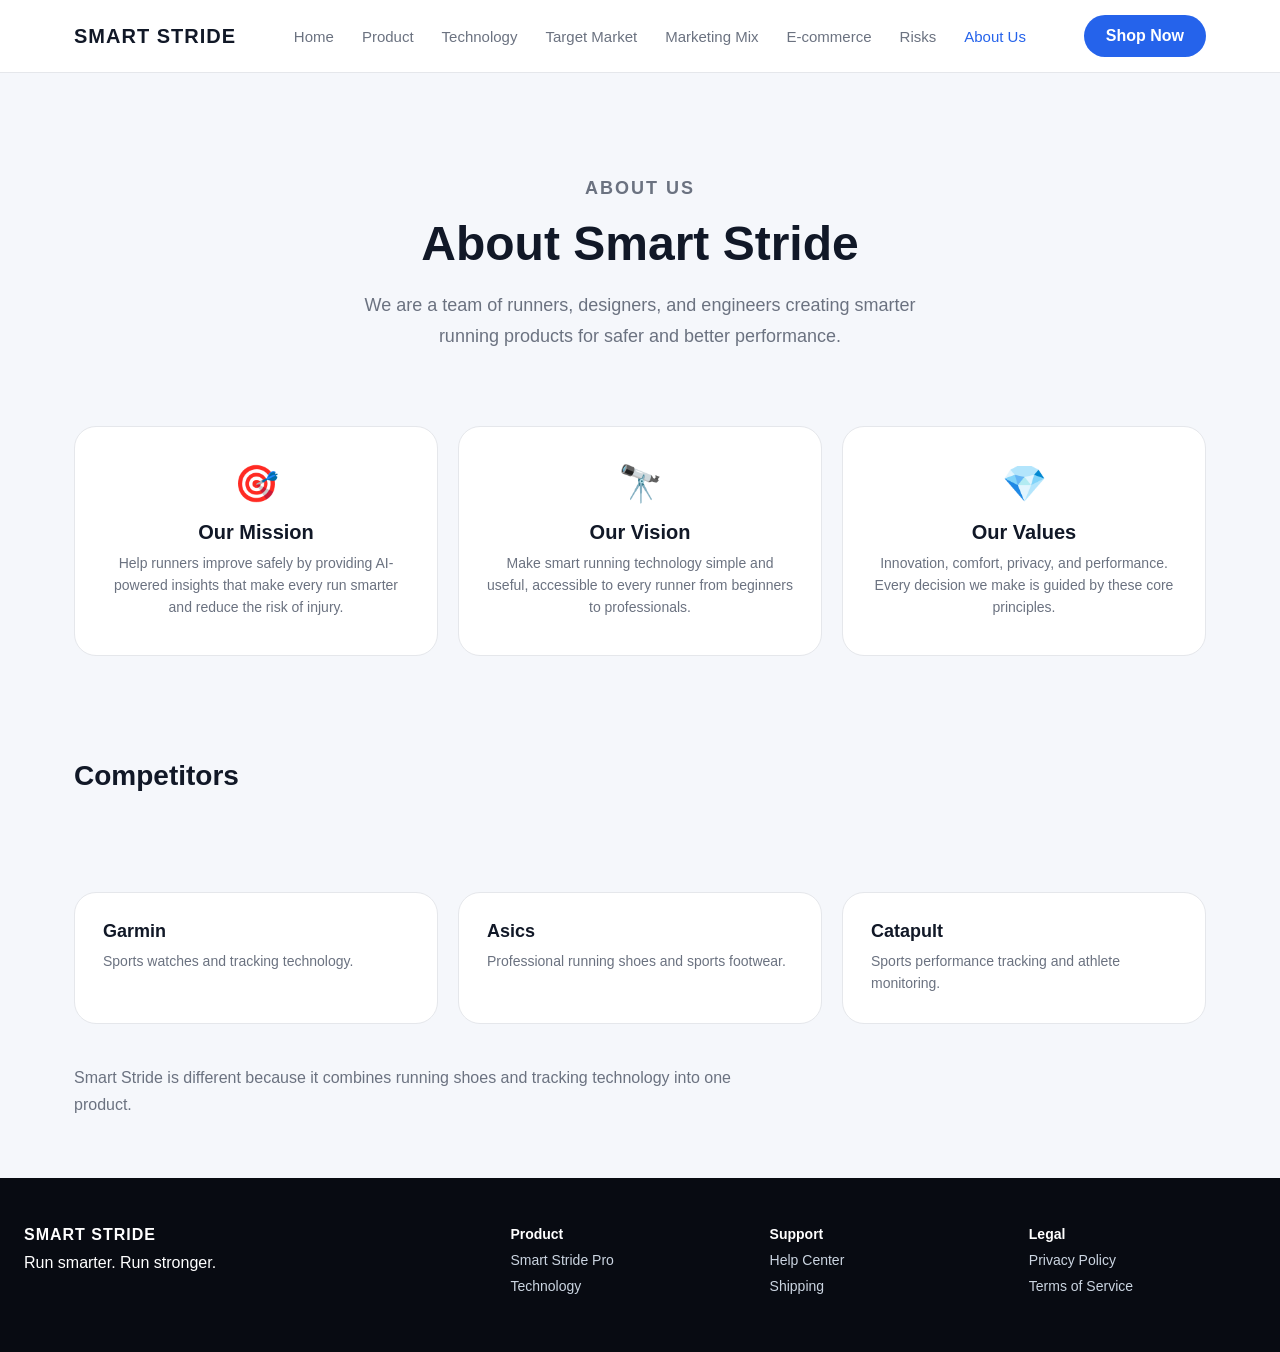
==== commit c270f43b: "Major update: add Target Market, Marketing Mix pages; update nav, product levels, risks, competitors" ====
--- a/about.html
+++ b/about.html
@@ -15,7 +15,9 @@
       <a href="index.html">Home</a>
       <a href="product.html">Product</a>
       <a href="technology.html">Technology</a>
-      <a href="app.html">App</a>
+      <a href="market.html">Target Market</a>
+      <a href="marketing-mix.html">Marketing Mix</a>
+      <a href="app.html">E-commerce</a>
       <a href="risks.html">Risks</a>
       <a href="about.html" class="active">About Us</a>
     </div>
@@ -28,10 +30,7 @@
   <section class="page-hero simple">
     <p class="eyebrow">About Us</p>
     <h1>About Smart Stride</h1>
-    <p>
-      We are a team of runners, designers, and engineers creating smarter
-      running products for safer and better performance.
-    </p>
+    <p>We are a team of runners, designers, and engineers creating smarter running products for safer and better performance.</p>
   </section>
 
   <section class="about-content">
@@ -54,23 +53,26 @@
     </div>
   </section>
 
-  <section class="feature-grid" style="padding-top:0">
-    <article class="feature-card">
-      <h3>👨‍💻 Developer</h3>
-      <p>Technical lead building the AI engine and sensor integration.</p>
+  <!-- Competitors -->
+  <section class="info-section">
+    <h2>Competitors</h2>
+  </section>
+  <section class="competitor-grid">
+    <article class="competitor-card">
+      <h3>Garmin</h3>
+      <p>Sports watches and tracking technology.</p>
     </article>
-    <article class="feature-card">
-      <h3>👩‍🎨 Designer</h3>
-      <p>UI/UX design for the app and product experience.</p>
+    <article class="competitor-card">
+      <h3>Asics</h3>
+      <p>Professional running shoes and sports footwear.</p>
     </article>
-    <article class="feature-card">
-      <h3>🏃 Researcher</h3>
-      <p>Sports science and biomechanics research.</p>
+    <article class="competitor-card">
+      <h3>Catapult</h3>
+      <p>Sports performance tracking and athlete monitoring.</p>
     </article>
-    <article class="feature-card">
-      <h3>📊 Analyst</h3>
-      <p>Data analysis and machine learning model development.</p>
-    </article>
+  </section>
+  <section class="info-section" style="padding-top:0">
+    <p>Smart Stride is different because it combines running shoes and tracking technology into one product.</p>
   </section>
 </main>
 
--- a/style.css
+++ b/style.css
@@ -191,6 +191,16 @@
   margin-top: 8px;
 }
 
+/* Feature grid 6 cards (3x2) */
+.feature-grid-6 {
+  max-width: 1180px;
+  margin: 0 auto;
+  padding: 24px 24px 80px;
+  display: grid;
+  grid-template-columns: repeat(3, 1fr);
+  gap: 20px;
+}
+
 /* ========== Page Hero (Product, Tech, App, Risks, About) ========== */
 .page-hero {
   max-width: 1180px;
@@ -739,6 +749,260 @@
   justify-content: space-between;
   font-size: 13px;
   color: #6b7280;
+}
+
+/* ========== Market Page ========== */
+.market-grid {
+  max-width: 1180px;
+  margin: 0 auto;
+  padding: 24px 24px 40px;
+  display: grid;
+  grid-template-columns: repeat(2, 1fr);
+  gap: 20px;
+}
+
+.market-card {
+  background: var(--card);
+  border: 1px solid var(--border);
+  border-radius: var(--radius);
+  padding: 32px;
+}
+
+.market-card h3 {
+  font-size: 20px;
+  margin-bottom: 12px;
+}
+
+.market-card p,
+.market-card li {
+  color: var(--muted);
+  line-height: 1.7;
+  font-size: 15px;
+}
+
+.market-card ul {
+  margin-top: 8px;
+}
+
+.market-card li {
+  padding: 4px 0;
+  padding-left: 18px;
+  position: relative;
+}
+
+.market-card li::before {
+  content: "–";
+  position: absolute;
+  left: 0;
+  color: var(--blue);
+  font-weight: 700;
+}
+
+.info-section {
+  max-width: 1180px;
+  margin: 0 auto;
+  padding: 24px 24px 60px;
+}
+
+.info-section h2 {
+  font-size: 28px;
+  margin-bottom: 16px;
+}
+
+.info-section p {
+  font-size: 16px;
+  color: var(--muted);
+  line-height: 1.7;
+  max-width: 700px;
+}
+
+.info-section ul {
+  margin-top: 12px;
+}
+
+.info-section li {
+  font-size: 15px;
+  color: var(--text);
+  padding: 6px 0 6px 20px;
+  position: relative;
+  line-height: 1.6;
+}
+
+.info-section li::before {
+  content: "–";
+  position: absolute;
+  left: 0;
+  color: var(--blue);
+  font-weight: 700;
+}
+
+/* ========== Marketing Mix ========== */
+.mix-grid {
+  max-width: 1180px;
+  margin: 0 auto;
+  padding: 24px 24px 60px;
+  display: grid;
+  grid-template-columns: repeat(2, 1fr);
+  gap: 20px;
+}
+
+.mix-card {
+  background: var(--card);
+  border: 1px solid var(--border);
+  border-radius: var(--radius);
+  padding: 36px;
+}
+
+.mix-card h3 {
+  font-size: 22px;
+  margin-bottom: 16px;
+  color: var(--blue);
+}
+
+.mix-card li {
+  font-size: 15px;
+  color: var(--muted);
+  padding: 5px 0 5px 20px;
+  position: relative;
+  line-height: 1.6;
+}
+
+.mix-card li::before {
+  content: "•";
+  position: absolute;
+  left: 0;
+  color: var(--blue);
+  font-weight: 700;
+}
+
+/* ========== Product Levels ========== */
+.product-levels {
+  max-width: 1180px;
+  margin: 0 auto;
+  padding: 24px 24px 60px;
+}
+
+.product-levels h2 {
+  font-size: 28px;
+  margin-bottom: 20px;
+}
+
+.levels-grid {
+  display: grid;
+  grid-template-columns: repeat(3, 1fr);
+  gap: 20px;
+}
+
+.level-card {
+  background: var(--card);
+  border: 1px solid var(--border);
+  border-radius: var(--radius);
+  padding: 32px;
+}
+
+.level-card h3 {
+  font-size: 18px;
+  margin-bottom: 12px;
+  color: var(--blue);
+}
+
+.level-card li {
+  font-size: 14px;
+  color: var(--muted);
+  padding: 4px 0 4px 18px;
+  position: relative;
+  line-height: 1.6;
+}
+
+.level-card li::before {
+  content: "✓";
+  position: absolute;
+  left: 0;
+  color: var(--blue);
+  font-weight: 700;
+}
+
+/* ========== Subscription ========== */
+.subscription-section {
+  max-width: 1180px;
+  margin: 0 auto;
+  padding: 0 24px 60px;
+}
+
+.subscription-section h3 {
+  font-size: 20px;
+  margin-bottom: 16px;
+}
+
+.sub-grid {
+  display: grid;
+  grid-template-columns: repeat(2, 1fr);
+  gap: 16px;
+}
+
+.sub-card {
+  background: var(--card);
+  border: 1px solid var(--border);
+  border-radius: var(--radius);
+  padding: 24px;
+}
+
+.sub-card h4 {
+  font-size: 16px;
+  margin-bottom: 8px;
+}
+
+.sub-card p {
+  font-size: 14px;
+  color: var(--muted);
+  line-height: 1.6;
+}
+
+/* ========== Competitor Grid ========== */
+.competitor-grid {
+  max-width: 1180px;
+  margin: 0 auto;
+  padding: 24px 24px 40px;
+  display: grid;
+  grid-template-columns: repeat(3, 1fr);
+  gap: 20px;
+}
+
+.competitor-card {
+  background: var(--card);
+  border: 1px solid var(--border);
+  border-radius: var(--radius);
+  padding: 28px;
+}
+
+.competitor-card h3 {
+  font-size: 18px;
+  margin-bottom: 8px;
+}
+
+.competitor-card p {
+  color: var(--muted);
+  line-height: 1.6;
+  font-size: 14px;
+}
+
+/* ========== Why Section ========== */
+.why-section {
+  max-width: 1180px;
+  margin: 0 auto;
+  padding: 40px 24px 80px;
+}
+
+.why-section h2 {
+  font-size: 28px;
+  margin-bottom: 16px;
+}
+
+.why-section p {
+  font-size: 16px;
+  color: var(--muted);
+  line-height: 1.8;
+  max-width: 700px;
 }
 
 /* ========== Responsive ========== */
@@ -771,10 +1035,16 @@
   .page-hero h1 { font-size: 36px; }
 
   .feature-grid,
-  .shipping-grid {
+  .feature-grid-6,
+  .shipping-grid,
+  .market-grid,
+  .mix-grid,
+  .sub-grid {
     grid-template-columns: 1fr;
   }
 
+  .levels-grid,
+  .competitor-grid,
   .risk-grid,
   .values-grid,
   .process-grid,
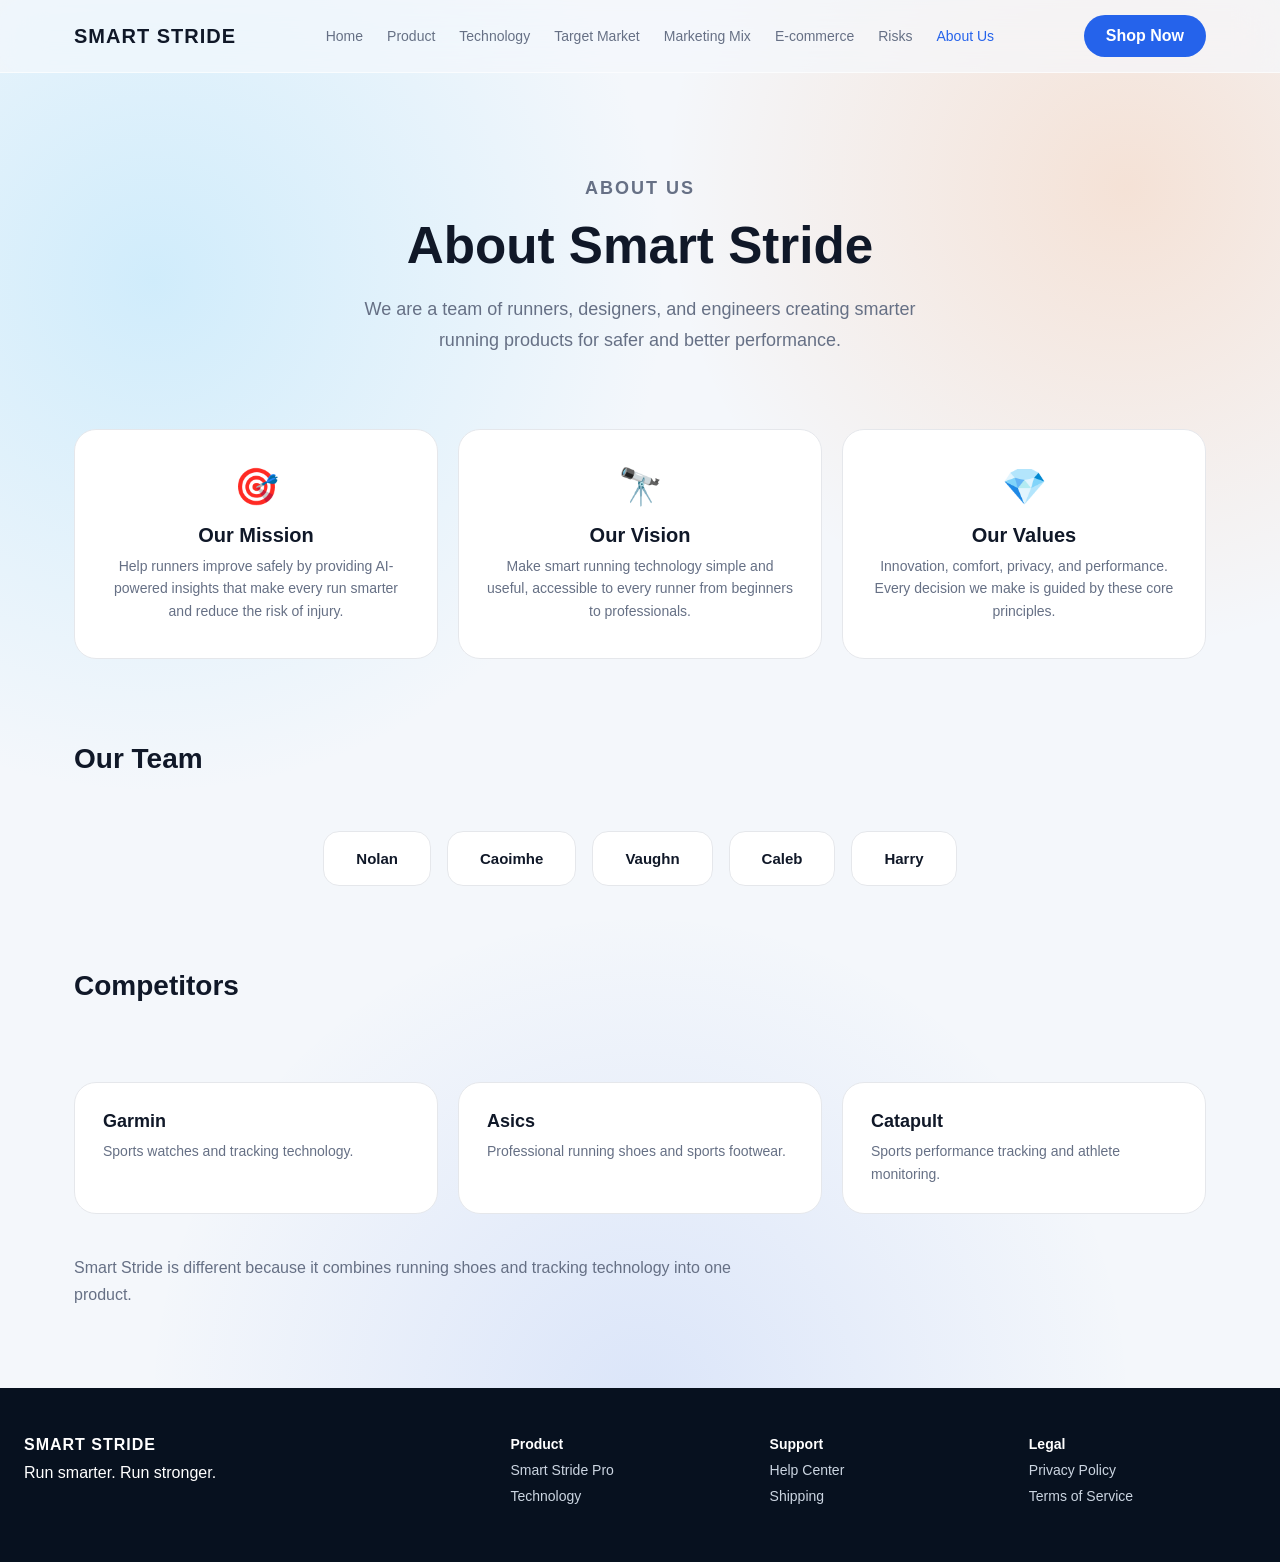
==== commit 36a52cd6: "Add team members to About page" ====
--- a/about.html
+++ b/about.html
@@ -53,6 +53,20 @@
     </div>
   </section>
 
+  <!-- Team -->
+  <section class="info-section">
+    <h2>Our Team</h2>
+  </section>
+  <section style="max-width:1180px;margin:0 auto;padding:0 24px 60px">
+    <div style="display:flex;gap:16px;flex-wrap:wrap;justify-content:center">
+      <div style="padding:18px 32px;background:var(--card);border:1px solid var(--border);border-radius:16px;font-weight:700;font-size:15px">Nolan</div>
+      <div style="padding:18px 32px;background:var(--card);border:1px solid var(--border);border-radius:16px;font-weight:700;font-size:15px">Caoimhe</div>
+      <div style="padding:18px 32px;background:var(--card);border:1px solid var(--border);border-radius:16px;font-weight:700;font-size:15px">Vaughn</div>
+      <div style="padding:18px 32px;background:var(--card);border:1px solid var(--border);border-radius:16px;font-weight:700;font-size:15px">Caleb</div>
+      <div style="padding:18px 32px;background:var(--card);border:1px solid var(--border);border-radius:16px;font-weight:700;font-size:15px">Harry</div>
+    </div>
+  </section>
+
   <!-- Competitors -->
   <section class="info-section">
     <h2>Competitors</h2>
--- a/style.css
+++ b/style.css
@@ -1,36 +1,99 @@
 /* ========== CSS Variables ========== */
 :root {
-  --bg: #f5f7fb;
-  --dark: #080b12;
-  --text: #111827;
-  --muted: #6b7280;
+  --bg: #f4f7fb;
+  --dark: #07111f;
+  --text: #101828;
+  --muted: #667085;
   --blue: #2563eb;
+  --light-blue: #7dd3fc;
   --orange: #f97316;
   --card: #ffffff;
   --border: #e5e7eb;
   --radius: 22px;
+  --glass-bg: rgba(255, 255, 255, 0.58);
+  --glass-border: rgba(255, 255, 255, 0.75);
+  --shadow-soft: 0 24px 80px rgba(15, 23, 42, 0.12);
 }
 
 /* ========== Reset ========== */
 * { box-sizing: border-box; margin: 0; padding: 0; }
 
+/* ========== Background blobs ========== */
 body {
   font-family: Arial, Helvetica, sans-serif;
-  background: var(--bg);
+  background:
+    radial-gradient(circle at 12% 18%, rgba(125, 211, 252, 0.30), transparent 30%),
+    radial-gradient(circle at 88% 12%, rgba(249, 115, 22, 0.16), transparent 26%),
+    radial-gradient(circle at 50% 90%, rgba(37, 99, 235, 0.12), transparent 32%),
+    var(--bg);
   color: var(--text);
+  -webkit-font-smoothing: antialiased;
 }
 
 a { text-decoration: none; color: inherit; }
 ul { list-style: none; }
+img { max-width: 100%; display: block; }
+
+/* ========== Glass effects ========== */
+.glass-panel {
+  position: relative;
+  overflow: hidden;
+  background: var(--glass-bg);
+  border: 1px solid var(--glass-border);
+  border-radius: 32px;
+  box-shadow: var(--shadow-soft);
+  backdrop-filter: blur(22px) saturate(160%);
+  -webkit-backdrop-filter: blur(22px) saturate(160%);
+}
+
+.glass-panel::before {
+  content: "";
+  position: absolute;
+  inset: -2px;
+  background:
+    radial-gradient(circle at 20% 10%, rgba(255,255,255,0.85), transparent 22%),
+    radial-gradient(circle at 80% 0%, rgba(125,211,252,0.35), transparent 26%),
+    radial-gradient(circle at 50% 100%, rgba(249,115,22,0.18), transparent 30%);
+  pointer-events: none;
+  opacity: 0.8;
+}
+
+.glass-panel > * { position: relative; z-index: 1; }
+
+.glass-card {
+  background: rgba(255, 255, 255, 0.62);
+  border: 1px solid rgba(255, 255, 255, 0.72);
+  border-radius: 24px;
+  box-shadow: 0 16px 50px rgba(15, 23, 42, 0.10);
+  backdrop-filter: blur(18px) saturate(150%);
+  -webkit-backdrop-filter: blur(18px) saturate(150%);
+  transition: transform 0.25s ease, box-shadow 0.25s ease;
+}
+
+.glass-card:hover {
+  transform: translateY(-4px);
+  box-shadow: 0 22px 70px rgba(15, 23, 42, 0.16);
+}
+
+.dark-glass {
+  background: linear-gradient(135deg, rgba(7, 17, 31, 0.88), rgba(15, 23, 42, 0.78));
+  border: 1px solid rgba(255, 255, 255, 0.14);
+  color: white;
+  border-radius: 32px;
+  box-shadow: 0 30px 90px rgba(2, 6, 23, 0.32);
+  backdrop-filter: blur(20px);
+  -webkit-backdrop-filter: blur(20px);
+}
 
 /* ========== Header ========== */
 .site-header {
-  background: rgba(255,255,255,0.92);
-  border-bottom: 1px solid var(--border);
+  background: rgba(244, 247, 251, 0.72);
+  border-bottom: 1px solid rgba(255, 255, 255, 0.6);
   position: sticky;
   top: 0;
   z-index: 100;
-  backdrop-filter: blur(12px);
+  backdrop-filter: blur(20px) saturate(150%);
+  -webkit-backdrop-filter: blur(20px) saturate(150%);
 }
 
 .navbar {
@@ -51,8 +114,9 @@
 
 .nav-links {
   display: flex;
-  gap: 28px;
-  font-size: 15px;
+  gap: 24px;
+  font-size: 14px;
+  font-weight: 500;
   color: var(--muted);
 }
 
@@ -69,11 +133,10 @@
   border-radius: 999px;
   font-weight: 700;
   display: inline-block;
-}
-
-.primary-button:hover {
-  background: #1d4ed8;
-}
+  transition: background 0.2s;
+}
+
+.primary-button:hover { background: #1d4ed8; }
 
 .secondary-button {
   border: 1px solid var(--border);
@@ -82,11 +145,10 @@
   font-weight: 700;
   background: white;
   display: inline-block;
-}
-
-.secondary-button:hover {
-  background: var(--bg);
-}
+  transition: background 0.2s;
+}
+
+.secondary-button:hover { background: var(--bg); }
 
 .hamburger {
   display: none;
@@ -104,17 +166,7 @@
   background: var(--text);
 }
 
-/* ========== Hero (Home) ========== */
-.hero {
-  max-width: 1180px;
-  margin: 0 auto;
-  padding: 90px 24px 60px;
-  display: grid;
-  grid-template-columns: 1fr 1fr;
-  gap: 56px;
-  align-items: center;
-}
-
+/* ========== Eyebrow ========== */
 .eyebrow {
   color: var(--blue);
   text-transform: uppercase;
@@ -123,37 +175,101 @@
   font-weight: 800;
 }
 
-.hero h1 {
-  font-size: 64px;
-  line-height: 1.05;
-  margin: 14px 0 24px;
+/* ========== Hero (Home) ========== */
+.hero {
+  max-width: 1180px;
+  margin: 0 auto;
+  padding: 90px 24px 40px;
+  display: grid;
+  grid-template-columns: 1fr 1fr;
+  gap: 40px;
+  align-items: center;
+}
+
+.hero-text h1 {
+  font-size: clamp(42px, 5vw, 68px);
+  line-height: 1.04;
+  margin: 14px 0 20px;
 }
 
 .hero-description {
-  font-size: 19px;
+  font-size: 18px;
   line-height: 1.7;
   color: var(--muted);
-  max-width: 520px;
+  max-width: 500px;
 }
 
 .hero-actions {
   display: flex;
   gap: 16px;
-  margin-top: 32px;
-}
-
-.hero-image {
-  background: linear-gradient(145deg, #111827, #1f2937);
-  border-radius: 36px;
-  padding: 40px;
-  min-height: 420px;
+  margin-top: 28px;
+}
+
+.hero-visual {
+  min-height: 400px;
   display: flex;
   align-items: center;
   justify-content: center;
-}
-
-.hero-image .shoe-placeholder {
-  font-size: 8rem;
+  padding: 32px;
+}
+
+.hero-visual img {
+  max-width: 100%;
+  border-radius: 20px;
+}
+
+/* ========== Editorial Grid (Home) ========== */
+.editorial-grid {
+  max-width: 1180px;
+  margin: 0 auto;
+  padding: 40px 24px 80px;
+  display: grid;
+  grid-template-columns: 1.35fr 0.65fr;
+  gap: 24px;
+  align-items: stretch;
+}
+
+.spotlight-card {
+  padding: 42px;
+  min-height: 360px;
+  display: flex;
+  flex-direction: column;
+  justify-content: center;
+}
+
+.spotlight-card h2 {
+  font-size: clamp(34px, 4vw, 52px);
+  line-height: 1.05;
+  margin: 12px 0 18px;
+}
+
+.spotlight-card p {
+  color: var(--muted);
+  line-height: 1.7;
+  font-size: 16px;
+  max-width: 480px;
+  margin-bottom: 24px;
+}
+
+.side-stack {
+  display: grid;
+  gap: 24px;
+}
+
+.side-card {
+  padding: 28px;
+  min-height: 150px;
+}
+
+.side-card h3 {
+  font-size: 18px;
+  margin-bottom: 8px;
+}
+
+.side-card p {
+  color: var(--muted);
+  line-height: 1.6;
+  font-size: 14px;
 }
 
 /* ========== Feature Grid ========== */
@@ -163,6 +279,15 @@
   padding: 24px 24px 80px;
   display: grid;
   grid-template-columns: repeat(4, 1fr);
+  gap: 20px;
+}
+
+.feature-grid-6 {
+  max-width: 1180px;
+  margin: 0 auto;
+  padding: 24px 24px 80px;
+  display: grid;
+  grid-template-columns: repeat(3, 1fr);
   gap: 20px;
 }
 
@@ -172,36 +297,24 @@
   border-radius: var(--radius);
   padding: 28px;
   min-height: 180px;
-  transition: transform 0.2s, box-shadow 0.2s;
+  transition: transform 0.25s, box-shadow 0.25s;
 }
 
 .feature-card:hover {
   transform: translateY(-3px);
-  box-shadow: 0 8px 30px rgba(0,0,0,0.06);
-}
-
-.feature-card h3 {
-  margin-top: 0;
-  font-size: 20px;
-}
+  box-shadow: 0 12px 40px rgba(0,0,0,0.06);
+}
+
+.feature-card h3 { margin-top: 0; font-size: 18px; }
 
 .feature-card p {
   color: var(--muted);
   line-height: 1.6;
   margin-top: 8px;
-}
-
-/* Feature grid 6 cards (3x2) */
-.feature-grid-6 {
-  max-width: 1180px;
-  margin: 0 auto;
-  padding: 24px 24px 80px;
-  display: grid;
-  grid-template-columns: repeat(3, 1fr);
-  gap: 20px;
-}
-
-/* ========== Page Hero (Product, Tech, App, Risks, About) ========== */
+  font-size: 14px;
+}
+
+/* ========== Page Hero ========== */
 .page-hero {
   max-width: 1180px;
   margin: 0 auto;
@@ -209,7 +322,7 @@
 }
 
 .page-hero h1 {
-  font-size: 48px;
+  font-size: clamp(36px, 4vw, 52px);
   line-height: 1.1;
   margin: 14px 0 20px;
 }
@@ -221,29 +334,24 @@
   max-width: 600px;
 }
 
-.page-hero.simple {
-  text-align: center;
-}
-
-.page-hero.simple p {
-  margin: 0 auto;
-}
+.page-hero.simple { text-align: center; }
+.page-hero.simple p { margin: 0 auto; }
 
 /* ========== Product Page ========== */
 .product-layout {
   max-width: 1180px;
   margin: 0 auto;
-  padding: 24px 24px 80px;
+  padding: 24px 24px 60px;
   display: grid;
   grid-template-columns: 1fr 1fr;
-  gap: 56px;
+  gap: 48px;
   align-items: start;
 }
 
 .product-image-box {
   background: var(--card);
   border: 1px solid var(--border);
-  border-radius: var(--radius);
+  border-radius: 28px;
   padding: 40px;
   min-height: 450px;
   display: flex;
@@ -251,19 +359,12 @@
   justify-content: center;
 }
 
-.product-image-box .shoe-placeholder {
-  font-size: 8rem;
-}
-
-.product-details h2 {
-  font-size: 32px;
-  margin-bottom: 8px;
-}
+.product-details h2 { font-size: 32px; margin-bottom: 8px; }
 
 .product-price {
   font-size: 28px;
   font-weight: 800;
-  margin-bottom: 24px;
+  margin-bottom: 8px;
 }
 
 .option-label {
@@ -273,11 +374,7 @@
   display: block;
 }
 
-.color-options {
-  display: flex;
-  gap: 12px;
-  margin-bottom: 24px;
-}
+.color-options { display: flex; gap: 12px; margin-bottom: 24px; }
 
 .color-btn {
   width: 40px;
@@ -315,19 +412,13 @@
   transition: all 0.2s;
 }
 
-.size-btn:hover,
-.size-btn.active {
+.size-btn:hover, .size-btn.active {
   border-color: var(--text);
   background: var(--text);
   color: white;
 }
 
-.quantity-row {
-  display: flex;
-  align-items: center;
-  gap: 12px;
-  margin-bottom: 28px;
-}
+.quantity-row { display: flex; align-items: center; gap: 12px; margin-bottom: 28px; }
 
 .qty-control {
   display: flex;
@@ -346,33 +437,13 @@
   font-size: 18px;
 }
 
-.qty-control button:hover {
-  background: var(--bg);
-}
-
-.qty-control span {
-  width: 50px;
-  text-align: center;
-  font-weight: 700;
-}
-
-.action-buttons {
-  display: flex;
-  gap: 12px;
-  margin-bottom: 28px;
-}
-
-.action-buttons a {
-  flex: 1;
-  text-align: center;
-}
-
-.product-features {
-  display: flex;
-  flex-direction: column;
-  gap: 10px;
-  margin-top: 8px;
-}
+.qty-control button:hover { background: var(--bg); }
+.qty-control span { width: 50px; text-align: center; font-weight: 700; }
+
+.action-buttons { display: flex; gap: 12px; margin-bottom: 28px; }
+.action-buttons a { flex: 1; text-align: center; }
+
+.product-features { display: flex; flex-direction: column; gap: 10px; margin-top: 8px; }
 
 .product-features li {
   font-size: 14px;
@@ -389,7 +460,81 @@
   font-weight: 700;
 }
 
-/* ========== Shipping Cards ========== */
+/* ========== Product Levels (editorial) ========== */
+.product-levels {
+  max-width: 1180px;
+  margin: 0 auto;
+  padding: 24px 24px 40px;
+}
+
+.product-levels h2 { font-size: 28px; margin-bottom: 20px; }
+
+.levels-editorial {
+  display: grid;
+  grid-template-columns: 1.2fr 1fr;
+  gap: 20px;
+}
+
+.level-card {
+  background: var(--card);
+  border: 1px solid var(--border);
+  border-radius: 22px;
+  padding: 32px;
+}
+
+.level-card.spotlight {
+  grid-row: 1 / 3;
+  padding: 40px;
+}
+
+.level-card h3 {
+  font-size: 20px;
+  margin-bottom: 14px;
+  color: var(--blue);
+}
+
+.level-card li {
+  font-size: 14px;
+  color: var(--muted);
+  padding: 5px 0 5px 20px;
+  position: relative;
+  line-height: 1.6;
+}
+
+.level-card li::before {
+  content: "✓";
+  position: absolute;
+  left: 0;
+  color: var(--blue);
+  font-weight: 700;
+}
+
+/* ========== Subscription ========== */
+.subscription-section {
+  max-width: 1180px;
+  margin: 0 auto;
+  padding: 0 24px 60px;
+}
+
+.subscription-section h3 { font-size: 20px; margin-bottom: 16px; }
+
+.sub-grid {
+  display: grid;
+  grid-template-columns: repeat(2, 1fr);
+  gap: 16px;
+}
+
+.sub-card {
+  background: var(--card);
+  border: 1px solid var(--border);
+  border-radius: 18px;
+  padding: 24px;
+}
+
+.sub-card h4 { font-size: 16px; margin-bottom: 8px; }
+.sub-card p { font-size: 14px; color: var(--muted); line-height: 1.6; }
+
+/* ========== Shipping ========== */
 .shipping-grid {
   max-width: 1180px;
   margin: 0 auto;
@@ -402,61 +547,56 @@
 .ship-card {
   background: var(--card);
   border: 1px solid var(--border);
-  border-radius: var(--radius);
+  border-radius: 18px;
   padding: 24px;
   text-align: center;
 }
 
-.ship-card .icon {
-  font-size: 24px;
-  margin-bottom: 10px;
-}
-
-.ship-card h4 {
-  font-size: 15px;
-  margin-bottom: 4px;
-}
-
-.ship-card p {
-  font-size: 13px;
-  color: var(--muted);
-}
+.ship-card .icon { font-size: 24px; margin-bottom: 10px; }
+.ship-card h4 { font-size: 15px; margin-bottom: 4px; }
+.ship-card p { font-size: 13px; color: var(--muted); }
 
 /* ========== Tech Page ========== */
 .tech-visual {
   max-width: 900px;
   margin: 40px auto;
-  background: var(--card);
-  border: 1px solid var(--border);
-  border-radius: var(--radius);
-  padding: 48px;
-  position: relative;
   min-height: 400px;
+  position: relative;
   display: flex;
   align-items: center;
   justify-content: center;
-}
-
-.tech-visual .shoe-placeholder {
-  font-size: 7rem;
+  padding: 48px;
+}
+
+.tech-visual img {
+  max-width: 55%;
+  border-radius: 20px;
+  position: relative;
+  z-index: 1;
 }
 
 .tech-label {
   position: absolute;
-  background: var(--bg);
-  border: 1px solid var(--border);
-  border-radius: 12px;
-  padding: 10px 16px;
+  background: rgba(255, 255, 255, 0.65);
+  border: 1px solid rgba(255, 255, 255, 0.8);
+  border-radius: 14px;
+  padding: 10px 18px;
   font-size: 13px;
   font-weight: 700;
-}
-
-.tech-label:nth-child(2) { top: 10%; left: 5%; }
-.tech-label:nth-child(3) { top: 10%; right: 5%; }
-.tech-label:nth-child(4) { bottom: 30%; left: 5%; }
-.tech-label:nth-child(5) { bottom: 10%; right: 8%; }
-.tech-label:nth-child(6) { bottom: 10%; left: 15%; }
-
+  backdrop-filter: blur(12px);
+  -webkit-backdrop-filter: blur(12px);
+  box-shadow: 0 8px 24px rgba(15, 23, 42, 0.08);
+  z-index: 2;
+  white-space: nowrap;
+}
+
+.tech-label:nth-child(2) { top: 8%; left: 2%; }
+.tech-label:nth-child(3) { top: 8%; right: 2%; }
+.tech-label:nth-child(4) { bottom: 32%; left: 2%; }
+.tech-label:nth-child(5) { bottom: 8%; right: 5%; }
+.tech-label:nth-child(6) { bottom: 8%; left: 10%; }
+
+/* Process timeline */
 .process-section {
   max-width: 1180px;
   margin: 0 auto;
@@ -465,25 +605,35 @@
 
 .process-section h2 {
   text-align: center;
-  font-size: 32px;
-  margin-bottom: 32px;
-}
-
-.process-grid {
-  display: grid;
-  grid-template-columns: repeat(3, 1fr);
-  gap: 20px;
-}
-
-.process-step {
-  background: var(--card);
-  border: 1px solid var(--border);
-  border-radius: var(--radius);
-  padding: 32px;
+  font-size: 28px;
+  margin-bottom: 36px;
+}
+
+.process-timeline {
+  display: flex;
+  align-items: flex-start;
+  gap: 0;
+  position: relative;
+}
+
+.process-timeline::before {
+  content: "";
+  position: absolute;
+  top: 24px;
+  left: 60px;
+  right: 60px;
+  height: 2px;
+  background: var(--border);
+}
+
+.timeline-step {
+  flex: 1;
   text-align: center;
-}
-
-.process-step .num {
+  position: relative;
+  padding: 0 16px;
+}
+
+.timeline-step .num {
   width: 48px;
   height: 48px;
   background: var(--blue);
@@ -495,29 +645,24 @@
   font-weight: 800;
   font-size: 18px;
   margin: 0 auto 16px;
-}
-
-.process-step h3 {
-  font-size: 18px;
-  margin-bottom: 8px;
-}
-
-.process-step p {
-  font-size: 14px;
-  color: var(--muted);
-  line-height: 1.6;
-}
-
-/* ========== Tech Specs ========== */
+  position: relative;
+  z-index: 1;
+}
+
+.timeline-step h3 { font-size: 16px; margin-bottom: 6px; }
+.timeline-step p { font-size: 13px; color: var(--muted); line-height: 1.5; }
+
+/* Specs */
 .specs-section {
   background: var(--dark);
   color: white;
   padding: 60px 24px;
+  border-radius: 32px;
+  max-width: 1180px;
+  margin: 0 auto 80px;
 }
 
 .specs-grid {
-  max-width: 1180px;
-  margin: 0 auto;
   display: grid;
   grid-template-columns: repeat(3, 1fr);
   gap: 20px;
@@ -528,152 +673,337 @@
   padding: 32px;
   background: rgba(255,255,255,0.05);
   border: 1px solid rgba(255,255,255,0.1);
-  border-radius: var(--radius);
-}
-
-.spec-card .value {
+  border-radius: 22px;
+}
+
+.spec-card .value { font-size: 42px; font-weight: 800; color: var(--light-blue); margin-bottom: 8px; }
+.spec-card .label { font-size: 14px; color: #94a3b8; }
+
+/* ========== E-commerce / App Page ========== */
+.ecom-hero {
+  max-width: 1180px;
+  margin: 0 auto;
+  padding: 100px 24px 50px;
+  display: grid;
+  grid-template-columns: 1fr 1fr;
+  gap: 48px;
+  align-items: center;
+}
+
+.ecom-hero h1 {
+  font-size: clamp(36px, 4vw, 52px);
+  line-height: 1.1;
+  margin: 14px 0 20px;
+}
+
+.ecom-hero > div:first-child p {
+  font-size: 18px;
+  line-height: 1.7;
+  color: var(--muted);
+  max-width: 500px;
+}
+
+.commerce-flow {
+  display: flex;
+  flex-wrap: wrap;
+  gap: 10px;
+  margin-top: 28px;
+}
+
+.commerce-flow span {
+  padding: 10px 16px;
+  border-radius: 999px;
+  background: rgba(37, 99, 235, 0.08);
+  color: var(--blue);
+  font-weight: 700;
+  font-size: 13px;
+}
+
+.phone-mockup {
+  padding: 32px;
+  min-height: 420px;
+  display: flex;
+  flex-direction: column;
+  justify-content: center;
+}
+
+.phone-top {
+  width: 72px;
+  height: 6px;
+  border-radius: 999px;
+  background: rgba(15, 23, 42, 0.18);
+  margin: 0 auto 36px;
+}
+
+.run-score {
+  width: 120px;
+  height: 120px;
+  border-radius: 50%;
+  display: grid;
+  place-items: center;
+  margin: 20px auto;
   font-size: 42px;
-  font-weight: 800;
+  font-weight: 900;
   color: var(--blue);
-  margin-bottom: 8px;
-}
-
-.spec-card .label {
+  background: radial-gradient(circle, rgba(255,255,255,0.9), rgba(125,211,252,0.25));
+  border: 1px solid rgba(255,255,255,0.8);
+}
+
+.phone-stats {
+  list-style: none;
+  text-align: center;
+  margin-top: 20px;
+}
+
+.phone-stats li {
   font-size: 14px;
-  color: #94a3b8;
-}
-
-/* ========== App Page ========== */
-.app-hero-content {
-  max-width: 1180px;
-  margin: 0 auto;
-  padding: 100px 24px 50px;
+  color: var(--muted);
+  padding: 8px 0;
+  border-top: 1px solid rgba(15, 23, 42, 0.06);
+}
+
+.ecom-features {
+  max-width: 1180px;
+  margin: 0 auto;
+  padding: 24px 24px 24px;
+}
+
+.ecom-features h2 { font-size: 28px; margin-bottom: 20px; }
+
+.ecom-editorial {
   display: grid;
   grid-template-columns: 1fr 1fr;
-  gap: 56px;
-  align-items: center;
-}
-
-.phone-card {
-  background: var(--dark);
-  color: white;
-  border-radius: 36px;
-  padding: 40px 32px;
-  max-width: 300px;
-  margin: 0 auto;
-  text-align: center;
-}
-
-.phone-card h3 {
+  gap: 20px;
+}
+
+.ecom-large {
+  background: var(--card);
+  border: 1px solid var(--border);
+  border-radius: 22px;
+  padding: 32px;
+}
+
+.ecom-large h3 { font-size: 18px; margin-bottom: 8px; }
+.ecom-large p { color: var(--muted); line-height: 1.6; font-size: 14px; }
+
+.ecom-small-grid {
+  display: grid;
+  grid-template-columns: repeat(2, 1fr);
+  gap: 16px;
+  grid-column: 1 / -1;
+}
+
+.ecom-small {
+  background: var(--card);
+  border: 1px solid var(--border);
+  border-radius: 18px;
+  padding: 24px;
+}
+
+.ecom-small h3 { font-size: 16px; margin-bottom: 6px; }
+.ecom-small p { color: var(--muted); line-height: 1.6; font-size: 13px; }
+
+/* ========== Risk Page ========== */
+.risk-layout {
+  max-width: 1180px;
+  margin: 0 auto;
+  padding: 24px 24px 24px;
+  display: grid;
+  grid-template-columns: 1.1fr 1fr;
+  gap: 24px;
+}
+
+.risk-main {
+  padding: 44px;
+}
+
+.risk-main h2 {
+  font-size: clamp(36px, 5vw, 56px);
+  margin: 12px 0 18px;
+}
+
+.risk-main p {
+  color: var(--muted);
+  line-height: 1.7;
+  font-size: 16px;
+}
+
+.risk-secondary {
+  display: grid;
+  gap: 18px;
+}
+
+.risk-secondary .glass-card { padding: 26px; }
+.risk-secondary h3 { font-size: 18px; margin-bottom: 6px; }
+.risk-secondary p { color: var(--muted); line-height: 1.6; font-size: 14px; }
+
+.risk-tertiary {
+  max-width: 1180px;
+  margin: 0 auto;
+  padding: 0 24px 24px;
+  display: grid;
+  grid-template-columns: repeat(3, 1fr);
+  gap: 18px;
+}
+
+.risk-op {
+  background: var(--card);
+  border: 1px solid var(--border);
+  border-radius: 20px;
+  padding: 24px;
+}
+
+.risk-op h3 { font-size: 16px; margin-bottom: 6px; }
+.risk-op p { color: var(--muted); line-height: 1.6; font-size: 13px; }
+
+.mitigation-panel {
+  max-width: 1180px;
+  margin: 24px auto 80px;
+  padding: 42px;
+}
+
+.mitigation-panel h2 { font-size: 24px; margin-bottom: 20px; }
+
+.mitigation-panel ul {
+  display: grid;
+  grid-template-columns: repeat(5, 1fr);
+  gap: 14px;
+  padding: 0;
+  list-style: none;
+}
+
+.mitigation-panel li {
+  background: rgba(255, 255, 255, 0.10);
+  padding: 16px;
+  border-radius: 16px;
   font-size: 14px;
-  color: #94a3b8;
-  margin-bottom: 12px;
-}
-
-.phone-card .score {
-  font-size: 72px;
-  font-weight: 800;
-  line-height: 1;
-  margin-bottom: 4px;
-  background: linear-gradient(135deg, #60a5fa, #a78bfa);
-  -webkit-background-clip: text;
-  -webkit-text-fill-color: transparent;
-}
-
-.phone-card p {
-  font-size: 14px;
-  color: #94a3b8;
-  margin-bottom: 20px;
-}
-
-.phone-card ul {
-  text-align: left;
-}
-
-.phone-card li {
-  font-size: 14px;
-  color: #cbd5e1;
-  padding: 8px 0;
-  border-top: 1px solid rgba(255,255,255,0.08);
-}
-
-/* ========== Risk Page ========== */
-.risk-grid {
-  max-width: 1180px;
-  margin: 0 auto;
-  padding: 24px 24px 60px;
+  line-height: 1.5;
+}
+
+/* ========== Market Page ========== */
+.market-grid {
+  max-width: 1180px;
+  margin: 0 auto;
+  padding: 24px 24px 40px;
+  display: grid;
+  grid-template-columns: repeat(2, 1fr);
+  gap: 20px;
+}
+
+.market-card {
+  background: var(--card);
+  border: 1px solid var(--border);
+  border-radius: 22px;
+  padding: 32px;
+}
+
+.market-card h3 { font-size: 20px; margin-bottom: 12px; }
+.market-card li {
+  color: var(--muted);
+  line-height: 1.7;
+  font-size: 15px;
+  padding: 4px 0 4px 18px;
+  position: relative;
+}
+.market-card li::before {
+  content: "–";
+  position: absolute;
+  left: 0;
+  color: var(--blue);
+  font-weight: 700;
+}
+
+.info-section {
+  max-width: 1180px;
+  margin: 0 auto;
+  padding: 24px 24px 40px;
+}
+
+.info-section h2 { font-size: 28px; margin-bottom: 16px; }
+
+.info-section p {
+  font-size: 16px;
+  color: var(--muted);
+  line-height: 1.7;
+  max-width: 700px;
+}
+
+.info-section li {
+  font-size: 15px;
+  color: var(--text);
+  padding: 6px 0 6px 20px;
+  position: relative;
+  line-height: 1.6;
+}
+
+.info-section li::before {
+  content: "–";
+  position: absolute;
+  left: 0;
+  color: var(--blue);
+  font-weight: 700;
+}
+
+.competitor-grid {
+  max-width: 1180px;
+  margin: 0 auto;
+  padding: 24px 24px 40px;
   display: grid;
   grid-template-columns: repeat(3, 1fr);
   gap: 20px;
 }
 
-.risk-card {
+.competitor-card {
   background: var(--card);
   border: 1px solid var(--border);
-  border-radius: var(--radius);
+  border-radius: 22px;
   padding: 28px;
 }
 
-.risk-card h3 {
-  font-size: 18px;
-  margin-bottom: 8px;
-}
-
-.risk-card p {
-  color: var(--muted);
-  line-height: 1.6;
-  font-size: 14px;
-}
-
-.mitigation-section {
-  max-width: 1180px;
-  margin: 0 auto;
-  padding: 24px 24px 80px;
-}
-
-.mitigation-section h2 {
-  font-size: 28px;
-  margin-bottom: 20px;
-}
-
-.mitigation-section ul {
+.competitor-card h3 { font-size: 18px; margin-bottom: 8px; }
+.competitor-card p { color: var(--muted); line-height: 1.6; font-size: 14px; }
+
+/* ========== Marketing Mix ========== */
+.mix-grid {
+  max-width: 1180px;
+  margin: 0 auto;
+  padding: 24px 24px 60px;
   display: grid;
   grid-template-columns: repeat(2, 1fr);
-  gap: 12px;
-}
-
-.mitigation-section li {
+  gap: 20px;
+}
+
+.mix-card {
   background: var(--card);
   border: 1px solid var(--border);
-  border-radius: 14px;
-  padding: 16px 20px;
-  font-size: 14px;
-  display: flex;
-  align-items: center;
-  gap: 10px;
-}
-
-.mitigation-section li::before {
-  content: "✓";
-  color: #22c55e;
-  font-weight: 800;
-  font-size: 16px;
+  border-radius: 22px;
+  padding: 36px;
+}
+
+.mix-card h3 { font-size: 22px; margin-bottom: 16px; color: var(--blue); }
+
+.mix-card li {
+  font-size: 15px;
+  color: var(--muted);
+  padding: 5px 0 5px 20px;
+  position: relative;
+  line-height: 1.6;
+}
+
+.mix-card li::before {
+  content: "•";
+  position: absolute;
+  left: 0;
+  color: var(--blue);
+  font-weight: 700;
 }
 
 /* ========== About Page ========== */
 .about-content {
   max-width: 1180px;
   margin: 0 auto;
-  padding: 24px 24px 80px;
+  padding: 24px 24px 60px;
   text-align: center;
-}
-
-.about-content .mission {
-  font-size: 18px;
-  line-height: 1.8;
-  color: var(--muted);
-  max-width: 700px;
-  margin: 0 auto 48px;
 }
 
 .values-grid {
@@ -685,24 +1015,28 @@
 .value-card {
   background: var(--card);
   border: 1px solid var(--border);
-  border-radius: var(--radius);
+  border-radius: 22px;
   padding: 36px 28px;
 }
 
-.value-card .icon {
-  font-size: 36px;
-  margin-bottom: 16px;
-}
-
-.value-card h3 {
-  font-size: 20px;
-  margin-bottom: 8px;
-}
-
-.value-card p {
+.value-card .icon { font-size: 36px; margin-bottom: 16px; }
+.value-card h3 { font-size: 20px; margin-bottom: 8px; }
+.value-card p { color: var(--muted); line-height: 1.6; font-size: 14px; }
+
+/* ========== Why Section ========== */
+.why-section {
+  max-width: 1180px;
+  margin: 0 auto;
+  padding: 20px 24px 80px;
+}
+
+.why-section h2 { font-size: 28px; margin-bottom: 16px; }
+
+.why-section p {
+  font-size: 16px;
   color: var(--muted);
-  line-height: 1.6;
-  font-size: 14px;
+  line-height: 1.8;
+  max-width: 700px;
 }
 
 /* ========== Footer ========== */
@@ -713,22 +1047,12 @@
   display: grid;
   grid-template-columns: 2fr 1fr 1fr 1fr;
   gap: 32px;
-}
-
-.site-footer div {
-  max-width: 260px;
-}
-
-.site-footer h3 {
-  font-size: 16px;
-  letter-spacing: 1px;
-  margin-bottom: 10px;
-}
-
-.site-footer h4 {
-  font-size: 14px;
-  margin-bottom: 4px;
-}
+  margin-top: 40px;
+}
+
+.site-footer div { max-width: 260px; }
+.site-footer h3 { font-size: 16px; letter-spacing: 1px; margin-bottom: 10px; }
+.site-footer h4 { font-size: 14px; margin-bottom: 4px; }
 
 .site-footer a {
   display: block;
@@ -737,9 +1061,7 @@
   font-size: 14px;
 }
 
-.site-footer a:hover {
-  color: white;
-}
+.site-footer a:hover { color: white; }
 
 .footer-bottom {
   grid-column: 1 / -1;
@@ -751,262 +1073,8 @@
   color: #6b7280;
 }
 
-/* ========== Market Page ========== */
-.market-grid {
-  max-width: 1180px;
-  margin: 0 auto;
-  padding: 24px 24px 40px;
-  display: grid;
-  grid-template-columns: repeat(2, 1fr);
-  gap: 20px;
-}
-
-.market-card {
-  background: var(--card);
-  border: 1px solid var(--border);
-  border-radius: var(--radius);
-  padding: 32px;
-}
-
-.market-card h3 {
-  font-size: 20px;
-  margin-bottom: 12px;
-}
-
-.market-card p,
-.market-card li {
-  color: var(--muted);
-  line-height: 1.7;
-  font-size: 15px;
-}
-
-.market-card ul {
-  margin-top: 8px;
-}
-
-.market-card li {
-  padding: 4px 0;
-  padding-left: 18px;
-  position: relative;
-}
-
-.market-card li::before {
-  content: "–";
-  position: absolute;
-  left: 0;
-  color: var(--blue);
-  font-weight: 700;
-}
-
-.info-section {
-  max-width: 1180px;
-  margin: 0 auto;
-  padding: 24px 24px 60px;
-}
-
-.info-section h2 {
-  font-size: 28px;
-  margin-bottom: 16px;
-}
-
-.info-section p {
-  font-size: 16px;
-  color: var(--muted);
-  line-height: 1.7;
-  max-width: 700px;
-}
-
-.info-section ul {
-  margin-top: 12px;
-}
-
-.info-section li {
-  font-size: 15px;
-  color: var(--text);
-  padding: 6px 0 6px 20px;
-  position: relative;
-  line-height: 1.6;
-}
-
-.info-section li::before {
-  content: "–";
-  position: absolute;
-  left: 0;
-  color: var(--blue);
-  font-weight: 700;
-}
-
-/* ========== Marketing Mix ========== */
-.mix-grid {
-  max-width: 1180px;
-  margin: 0 auto;
-  padding: 24px 24px 60px;
-  display: grid;
-  grid-template-columns: repeat(2, 1fr);
-  gap: 20px;
-}
-
-.mix-card {
-  background: var(--card);
-  border: 1px solid var(--border);
-  border-radius: var(--radius);
-  padding: 36px;
-}
-
-.mix-card h3 {
-  font-size: 22px;
-  margin-bottom: 16px;
-  color: var(--blue);
-}
-
-.mix-card li {
-  font-size: 15px;
-  color: var(--muted);
-  padding: 5px 0 5px 20px;
-  position: relative;
-  line-height: 1.6;
-}
-
-.mix-card li::before {
-  content: "•";
-  position: absolute;
-  left: 0;
-  color: var(--blue);
-  font-weight: 700;
-}
-
-/* ========== Product Levels ========== */
-.product-levels {
-  max-width: 1180px;
-  margin: 0 auto;
-  padding: 24px 24px 60px;
-}
-
-.product-levels h2 {
-  font-size: 28px;
-  margin-bottom: 20px;
-}
-
-.levels-grid {
-  display: grid;
-  grid-template-columns: repeat(3, 1fr);
-  gap: 20px;
-}
-
-.level-card {
-  background: var(--card);
-  border: 1px solid var(--border);
-  border-radius: var(--radius);
-  padding: 32px;
-}
-
-.level-card h3 {
-  font-size: 18px;
-  margin-bottom: 12px;
-  color: var(--blue);
-}
-
-.level-card li {
-  font-size: 14px;
-  color: var(--muted);
-  padding: 4px 0 4px 18px;
-  position: relative;
-  line-height: 1.6;
-}
-
-.level-card li::before {
-  content: "✓";
-  position: absolute;
-  left: 0;
-  color: var(--blue);
-  font-weight: 700;
-}
-
-/* ========== Subscription ========== */
-.subscription-section {
-  max-width: 1180px;
-  margin: 0 auto;
-  padding: 0 24px 60px;
-}
-
-.subscription-section h3 {
-  font-size: 20px;
-  margin-bottom: 16px;
-}
-
-.sub-grid {
-  display: grid;
-  grid-template-columns: repeat(2, 1fr);
-  gap: 16px;
-}
-
-.sub-card {
-  background: var(--card);
-  border: 1px solid var(--border);
-  border-radius: var(--radius);
-  padding: 24px;
-}
-
-.sub-card h4 {
-  font-size: 16px;
-  margin-bottom: 8px;
-}
-
-.sub-card p {
-  font-size: 14px;
-  color: var(--muted);
-  line-height: 1.6;
-}
-
-/* ========== Competitor Grid ========== */
-.competitor-grid {
-  max-width: 1180px;
-  margin: 0 auto;
-  padding: 24px 24px 40px;
-  display: grid;
-  grid-template-columns: repeat(3, 1fr);
-  gap: 20px;
-}
-
-.competitor-card {
-  background: var(--card);
-  border: 1px solid var(--border);
-  border-radius: var(--radius);
-  padding: 28px;
-}
-
-.competitor-card h3 {
-  font-size: 18px;
-  margin-bottom: 8px;
-}
-
-.competitor-card p {
-  color: var(--muted);
-  line-height: 1.6;
-  font-size: 14px;
-}
-
-/* ========== Why Section ========== */
-.why-section {
-  max-width: 1180px;
-  margin: 0 auto;
-  padding: 40px 24px 80px;
-}
-
-.why-section h2 {
-  font-size: 28px;
-  margin-bottom: 16px;
-}
-
-.why-section p {
-  font-size: 16px;
-  color: var(--muted);
-  line-height: 1.8;
-  max-width: 700px;
-}
-
 /* ========== Responsive ========== */
-@media (max-width: 850px) {
+@media (max-width: 860px) {
   .nav-links { display: none; }
   .nav-links.open {
     display: flex;
@@ -1015,7 +1083,9 @@
     top: 72px;
     left: 0;
     right: 0;
-    background: white;
+    background: rgba(244,247,251,0.95);
+    backdrop-filter: blur(20px);
+    -webkit-backdrop-filter: blur(20px);
     padding: 24px;
     gap: 20px;
     border-bottom: 1px solid var(--border);
@@ -1026,30 +1096,64 @@
 
   .hero,
   .product-layout,
-  .app-hero-content {
+  .ecom-hero {
     grid-template-columns: 1fr;
     padding-top: 56px;
   }
 
-  .hero h1 { font-size: 44px; }
-  .page-hero h1 { font-size: 36px; }
+  .hero-text h1 { font-size: 40px; }
+  .page-hero h1 { font-size: 34px; }
+
+  .editorial-grid,
+  .risk-layout {
+    grid-template-columns: 1fr;
+  }
+
+  .levels-editorial {
+    grid-template-columns: 1fr;
+  }
+
+  .levels-editorial .level-card.spotlight {
+    grid-row: auto;
+  }
 
   .feature-grid,
   .feature-grid-6,
   .shipping-grid,
   .market-grid,
   .mix-grid,
-  .sub-grid {
+  .sub-grid,
+  .ecom-editorial,
+  .ecom-small-grid {
+    grid-template-columns: 1fr;
+  }
+
+  .risk-tertiary {
     grid-template-columns: 1fr;
   }
 
   .levels-grid,
   .competitor-grid,
-  .risk-grid,
   .values-grid,
-  .process-grid,
-  .specs-grid,
-  .mitigation-section ul {
+  .specs-grid {
+    grid-template-columns: 1fr;
+  }
+
+  .process-timeline {
+    flex-direction: column;
+    gap: 24px;
+  }
+
+  .process-timeline::before {
+    top: 60px;
+    bottom: 60px;
+    left: 24px;
+    right: auto;
+    width: 2px;
+    height: auto;
+  }
+
+  .mitigation-panel ul {
     grid-template-columns: 1fr;
   }
 
@@ -1063,3 +1167,308 @@
     text-align: center;
   }
 }
+
+/* ===== Liquid Glass Enhancements ===== */
+
+/* Liquid Buttons */
+button,
+.primary-button,
+.secondary-button,
+.nav-button {
+  position: relative;
+  overflow: hidden;
+  transform: translateZ(0);
+  transition:
+    transform 220ms cubic-bezier(.2, .9, .25, 1.25),
+    box-shadow 220ms ease,
+    background 220ms ease;
+}
+
+button:hover,
+.primary-button:hover,
+.secondary-button:hover,
+.nav-button:hover {
+  transform: translateY(-2px) scale(1.015);
+  box-shadow: 0 14px 36px rgba(37, 99, 235, 0.22);
+}
+
+button:active,
+.primary-button:active,
+.secondary-button:active,
+.nav-button:active {
+  transform: translateY(1px) scale(0.97);
+}
+
+.liquid-ripple {
+  position: absolute;
+  border-radius: 50%;
+  pointer-events: none;
+  transform: translate(-50%, -50%) scale(0);
+  background:
+    radial-gradient(circle,
+      rgba(255,255,255,0.95) 0%,
+      rgba(125,211,252,0.45) 34%,
+      rgba(37,99,235,0.12) 62%,
+      transparent 72%);
+  animation: liquidRipple 700ms ease-out forwards;
+}
+
+@keyframes liquidRipple {
+  0% {
+    opacity: 0.9;
+    transform: translate(-50%, -50%) scale(0);
+    filter: blur(0px);
+  }
+  70% {
+    opacity: 0.45;
+    filter: blur(2px);
+  }
+  100% {
+    opacity: 0;
+    transform: translate(-50%, -50%) scale(3.2);
+    filter: blur(5px);
+  }
+}
+
+/* Technology draggable stage */
+.tech-stage {
+  max-width: 1120px;
+  min-height: 480px;
+  margin: 60px auto;
+  padding: 42px;
+  border-radius: 36px;
+  position: relative;
+  isolation: isolate;
+  overflow: hidden;
+}
+
+.shoe-display {
+  width: min(56%, 560px);
+  height: 320px;
+  margin: 20px auto;
+  border-radius: 22px;
+  overflow: hidden;
+  display: grid;
+  place-items: center;
+  box-shadow: 0 22px 70px rgba(15, 23, 42, 0.16);
+  position: relative;
+  z-index: 1;
+  pointer-events: none;
+}
+
+.shoe-display img {
+  width: 100%;
+  height: 100%;
+  object-fit: cover;
+  position: relative;
+  z-index: 1;
+  pointer-events: none;
+}
+
+.draggable-chip {
+  position: absolute;
+  z-index: 20;
+  pointer-events: auto;
+  min-width: 150px;
+  padding: 14px 20px;
+  border: 1px solid rgba(255,255,255,0.82);
+  border-radius: 18px;
+  background: rgba(255,255,255,0.72);
+  color: #111827;
+  font-weight: 750;
+  font-size: 15px;
+  cursor: grab;
+  user-select: none;
+  touch-action: none;
+  box-shadow:
+    0 14px 40px rgba(15, 23, 42, 0.10),
+    inset 0 1px 0 rgba(255,255,255,0.9);
+  backdrop-filter: blur(18px) saturate(160%);
+  -webkit-backdrop-filter: blur(18px) saturate(160%);
+  transition:
+    transform 180ms cubic-bezier(.2,.9,.25,1.25),
+    box-shadow 180ms ease,
+    border-color 180ms ease;
+}
+
+.draggable-chip:hover {
+  z-index: 30;
+  transform: translateY(-3px);
+  box-shadow:
+    0 22px 58px rgba(37, 99, 235, 0.18),
+    inset 0 1px 0 rgba(255,255,255,0.95);
+}
+
+.draggable-chip.dragging {
+  z-index: 999;
+  cursor: grabbing;
+  transform: scale(1.06);
+  border-color: rgba(125, 211, 252, 0.95);
+  box-shadow:
+    0 28px 78px rgba(37, 99, 235, 0.26),
+    0 0 0 8px rgba(125, 211, 252, 0.10),
+    inset 0 1px 0 rgba(255,255,255,0.95);
+}
+
+.tech-stage .draggable-chip {
+  transform: translateZ(0);
+}
+
+.draggable-chip.hit-edge {
+  animation: edgeBounce 360ms cubic-bezier(.2, .9, .25, 1.25);
+}
+
+.tech-stage.edge-glow {
+  box-shadow:
+    0 28px 90px rgba(15, 23, 42, 0.14),
+    0 0 0 3px rgba(125, 211, 252, 0.28),
+    inset 0 0 44px rgba(125, 211, 252, 0.18);
+}
+
+@keyframes edgeBounce {
+  0% { transform: scale(1.06) translateX(0); }
+  35% { transform: scale(1.08) translateX(var(--bounce-x, 0)) translateY(var(--bounce-y, 0)); }
+  100% { transform: scale(1.04) translateX(0) translateY(0); }
+}
+
+/* Liquid cursor and touch trail */
+/* ===== Put liquid trail behind all page content ===== */
+
+html,
+body {
+  position: relative;
+  min-height: 100%;
+}
+
+/* Background effect layer */
+#liquidTrailLayer {
+  position: fixed;
+  inset: 0;
+  z-index: 0;
+  pointer-events: none;
+  overflow: hidden;
+}
+
+/* Make sure real content is above the trail */
+.site-header,
+.navbar,
+main,
+section,
+footer,
+.site-footer,
+.page-hero,
+.hero,
+.tech-stage,
+.glass-panel,
+.glass-card,
+.feature-card,
+.info-card,
+.risk-card,
+.product-card,
+.product-section {
+  position: relative;
+  z-index: 2;
+}
+
+/* If some content is still being covered, this catches normal direct children */
+body > *:not(#liquidTrailLayer) {
+  position: relative;
+  z-index: 2;
+}
+
+/* Trail elements now live inside the background layer */
+.liquid-cursor {
+  position: fixed;
+  left: 0;
+  top: 0;
+  width: 190px;
+  height: 190px;
+  border-radius: 50%;
+  pointer-events: none;
+  z-index: 0;
+  opacity: 0;
+  transform: translate(-50%, -50%);
+  background:
+    radial-gradient(circle,
+      rgba(96, 190, 255, 0.52) 0%,
+      rgba(170, 225, 255, 0.38) 28%,
+      rgba(255, 255, 255, 0.28) 52%,
+      rgba(255, 255, 255, 0.10) 68%,
+      transparent 82%);
+  filter: blur(16px);
+  mix-blend-mode: normal;
+  transition: opacity 160ms ease;
+}
+
+.trail-blob {
+  position: fixed;
+  width: var(--size, 86px);
+  height: var(--size, 86px);
+  left: var(--x);
+  top: var(--y);
+  border-radius: 50%;
+  pointer-events: none;
+  z-index: 0;
+  transform: translate(-50%, -50%) scale(0.6);
+  background:
+    radial-gradient(circle,
+      rgba(80, 180, 255, 0.56) 0%,
+      rgba(150, 220, 255, 0.38) 30%,
+      rgba(255, 255, 255, 0.30) 54%,
+      rgba(255, 255, 255, 0.12) 70%,
+      transparent 86%);
+  filter: blur(14px);
+  mix-blend-mode: normal;
+  animation: blueGlassTrailFade 920ms ease-out forwards;
+}
+
+@keyframes blueGlassTrailFade {
+  0% {
+    opacity: 0.82;
+    transform: translate(-50%, -50%) scale(0.55);
+  }
+  45% {
+    opacity: 0.42;
+  }
+  100% {
+    opacity: 0;
+    transform: translate(-50%, -50%) scale(2.15);
+  }
+}
+
+/* Tech stage responsive */
+@media (max-width: 760px) {
+  .tech-stage {
+    min-height: 620px;
+    padding: 26px;
+  }
+
+  .shoe-display {
+    width: 100%;
+    height: 260px;
+    margin-top: 150px;
+  }
+
+  .draggable-chip {
+    min-width: 130px;
+    font-size: 14px;
+    padding: 12px 16px;
+  }
+}
+
+@media (prefers-reduced-motion: reduce) {
+  .liquid-ripple,
+  .trail-blob,
+  .liquid-cursor {
+    display: none !important;
+  }
+
+  button,
+  .primary-button,
+  .secondary-button,
+  .nav-button,
+  .draggable-chip {
+    transition: none !important;
+    animation: none !important;
+  }
+}
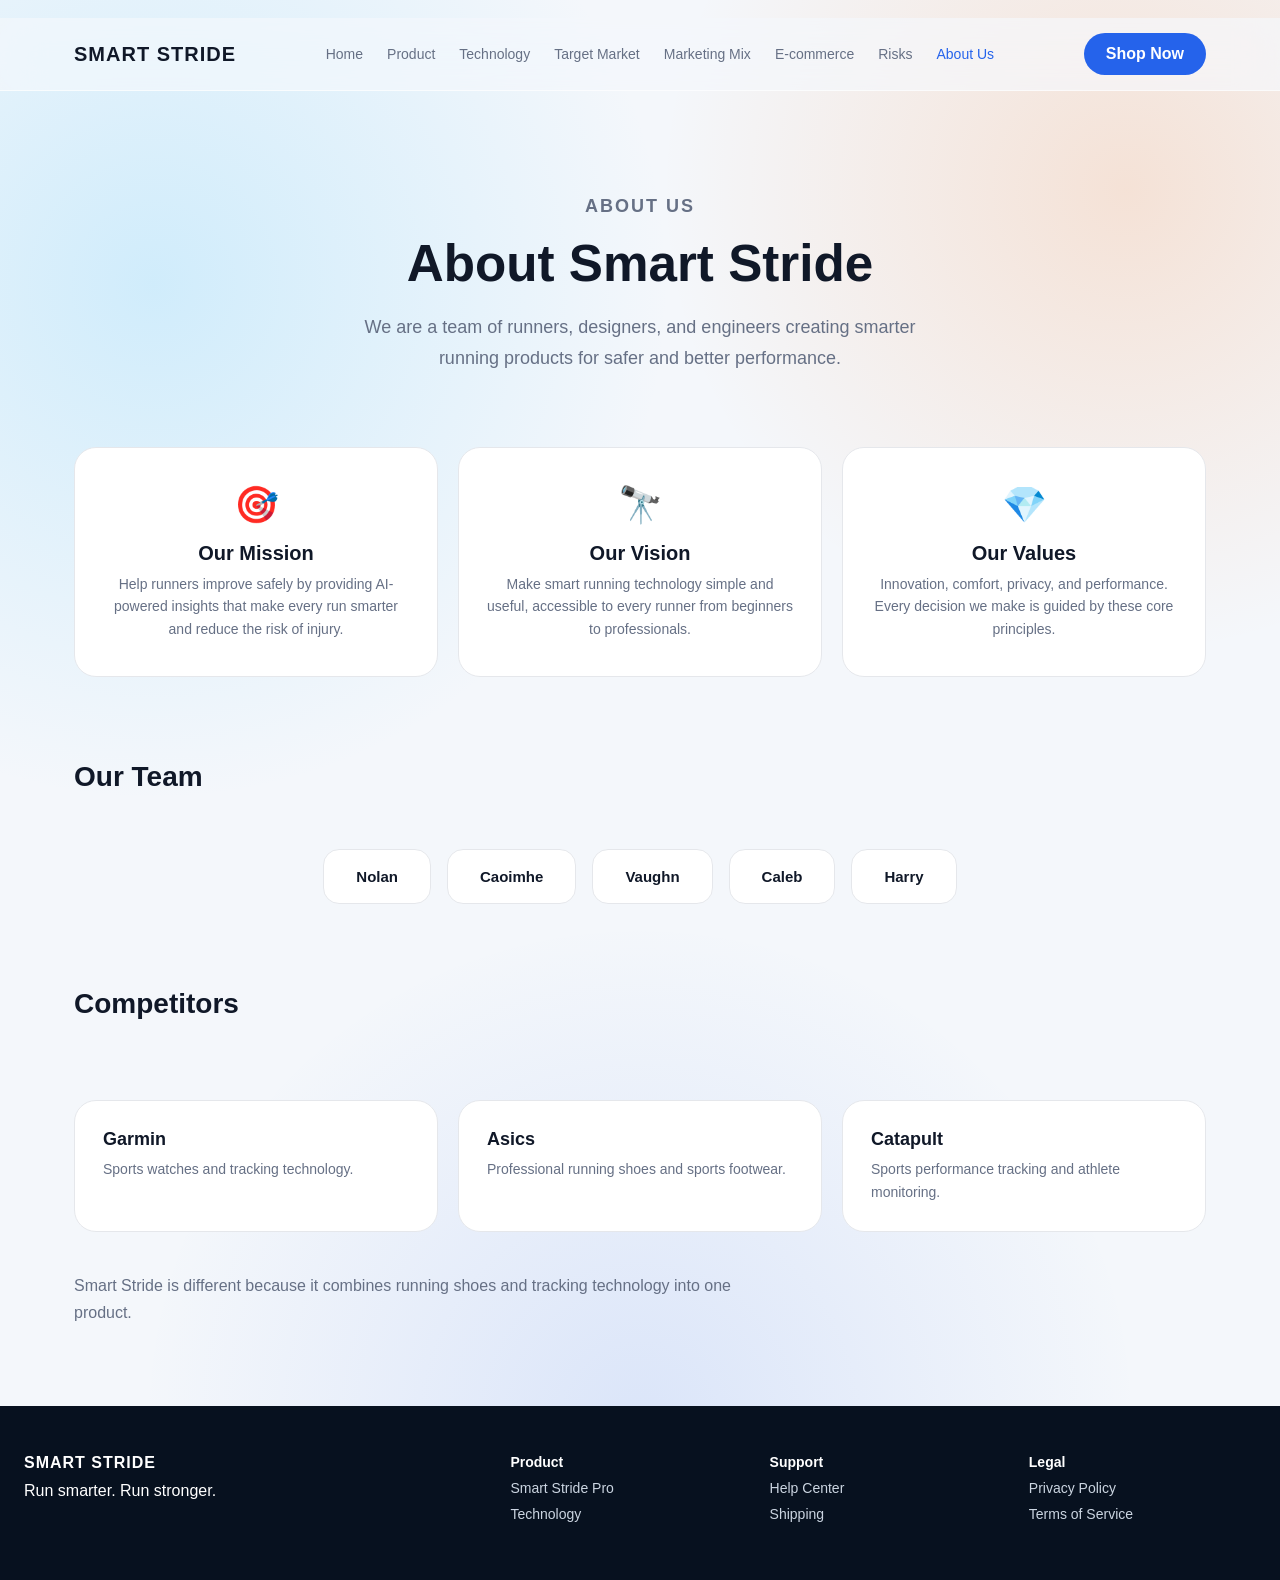
==== commit 43af6016: "Fix: all garbled characters in HTML title tags" ====
--- a/about.html
+++ b/about.html
@@ -1,9 +1,9 @@
-<!DOCTYPE html>
+﻿﻿<!DOCTYPE html>
 <html lang="en">
 <head>
   <meta charset="UTF-8" />
   <meta name="viewport" content="width=device-width, initial-scale=1.0" />
-  <title>About Us – Smart Stride</title>
+  <title>About Us -?Smart Stride</title>
   <link rel="stylesheet" href="style.css" />
 </head>
 <body>
@@ -22,7 +22,7 @@
       <a href="about.html" class="active">About Us</a>
     </div>
     <a href="product.html" class="nav-button">Shop Now</a>
-    <button class="hamburger" aria-label="Menu"><span></span><span></span><span></span></button>
+    <button class="hamburger mobile-menu-toggle" aria-label="Menu"><span></span><span></span><span></span></button>
   </nav>
 </header>
 
--- a/style.css
+++ b/style.css
@@ -1,4 +1,4 @@
-/* ========== CSS Variables ========== */
+﻿/* ========== CSS Variables ========== */
 :root {
   --bg: #f4f7fb;
   --dark: #07111f;
@@ -91,7 +91,7 @@
   border-bottom: 1px solid rgba(255, 255, 255, 0.6);
   position: sticky;
   top: 0;
-  z-index: 100;
+  z-index: 10000;
   backdrop-filter: blur(20px) saturate(150%);
   -webkit-backdrop-filter: blur(20px) saturate(150%);
 }
@@ -418,27 +418,7 @@
   color: white;
 }
 
-.quantity-row { display: flex; align-items: center; gap: 12px; margin-bottom: 28px; }
-
-.qty-control {
-  display: flex;
-  align-items: center;
-  border: 1px solid var(--border);
-  border-radius: 10px;
-  overflow: hidden;
-}
-
-.qty-control button {
-  width: 44px;
-  height: 44px;
-  border: none;
-  background: white;
-  cursor: pointer;
-  font-size: 18px;
-}
-
-.qty-control button:hover { background: var(--bg); }
-.qty-control span { width: 50px; text-align: center; font-weight: 700; }
+
 
 .action-buttons { display: flex; gap: 12px; margin-bottom: 28px; }
 .action-buttons a { flex: 1; text-align: center; }
@@ -453,7 +433,7 @@
 }
 
 .product-features li::before {
-  content: "✓";
+  content: "鉁?;
   position: absolute;
   left: 0;
   color: var(--blue);
@@ -502,7 +482,7 @@
 }
 
 .level-card li::before {
-  content: "✓";
+  content: "鉁?;
   position: absolute;
   left: 0;
   color: var(--blue);
@@ -906,7 +886,7 @@
   position: relative;
 }
 .market-card li::before {
-  content: "–";
+  content: "鈥?;
   position: absolute;
   left: 0;
   color: var(--blue);
@@ -937,7 +917,7 @@
 }
 
 .info-section li::before {
-  content: "–";
+  content: "鈥?;
   position: absolute;
   left: 0;
   color: var(--blue);
@@ -991,7 +971,7 @@
 }
 
 .mix-card li::before {
-  content: "•";
+  content: "鈥?;
   position: absolute;
   left: 0;
   color: var(--blue);
@@ -1076,23 +1056,75 @@
 /* ========== Responsive ========== */
 @media (max-width: 860px) {
   .nav-links { display: none; }
-  .nav-links.open {
+  .hamburger { display: flex; }
+
+  /* Mobile nav: floating glass dropdown */
+  .nav-links {
+    position: fixed;
+    top: 96px;
+    left: 20px;
+    right: 20px;
     display: flex;
     flex-direction: column;
-    position: fixed;
-    top: 72px;
-    left: 0;
-    right: 0;
-    background: rgba(244,247,251,0.95);
-    backdrop-filter: blur(20px);
-    -webkit-backdrop-filter: blur(20px);
-    padding: 24px;
-    gap: 20px;
-    border-bottom: 1px solid var(--border);
-    box-shadow: 0 10px 30px rgba(0,0,0,0.1);
-    z-index: 99;
-  }
-  .hamburger { display: flex; }
+    gap: 6px;
+    padding: 18px;
+    border-radius: 24px;
+    background: rgba(255, 255, 255, 0.82);
+    border: 1px solid rgba(255, 255, 255, 0.9);
+    box-shadow: 0 24px 80px rgba(15, 23, 42, 0.18);
+    backdrop-filter: blur(24px) saturate(160%);
+    -webkit-backdrop-filter: blur(24px) saturate(160%);
+    z-index: 10002;
+    opacity: 0;
+    visibility: hidden;
+    pointer-events: none;
+    transform: translateY(-12px) scale(0.98);
+    transition:
+      opacity 180ms ease,
+      transform 180ms ease,
+      visibility 180ms ease;
+  }
+
+  .nav-links.active,
+  .nav-links.open,
+  body.nav-open .nav-links {
+    opacity: 1;
+    visibility: visible;
+    pointer-events: auto;
+    transform: translateY(0) scale(1);
+  }
+
+  .nav-links a {
+    display: block;
+    width: 100%;
+    padding: 14px 16px;
+    border-radius: 16px;
+    color: #101828;
+    font-size: 16px;
+    font-weight: 700;
+    line-height: 1.2;
+    background: rgba(255, 255, 255, 0.52);
+  }
+
+  .nav-links a:hover {
+    background: rgba(37, 99, 235, 0.10);
+    color: #2563eb;
+  }
+
+  /* Prevent hero from covering menu */
+  main,
+  .hero,
+  .page-hero,
+  .glass-panel,
+  .hero-content,
+  .hero-text {
+    position: relative;
+    z-index: 1;
+  }
+
+  #liquidTrailLayer {
+    z-index: 0 !important;
+  }
 
   .hero,
   .product-layout,
@@ -1472,3 +1504,207 @@
     animation: none !important;
   }
 }
+
+/* ===== FINAL MOBILE MENU FIX ===== */
+
+@media (max-width: 860px) {
+  .site-header {
+    position: sticky !important;
+    top: 0 !important;
+    z-index: 999999 !important;
+  }
+
+  .navbar {
+    position: relative !important;
+    z-index: 1000000 !important;
+  }
+
+  .mobile-menu-toggle,
+  .menu-toggle,
+  .hamburger {
+    display: flex !important;
+    position: relative !important;
+    z-index: 1000002 !important;
+  }
+
+  .nav-links {
+    display: none !important;
+    position: fixed !important;
+    top: var(--mobile-menu-top, 120px) !important;
+    left: 18px !important;
+    right: 18px !important;
+    flex-direction: column !important;
+    gap: 8px !important;
+    padding: 18px !important;
+    border-radius: 26px !important;
+    background: rgba(255, 255, 255, 0.94) !important;
+    border: 1px solid rgba(255, 255, 255, 0.95) !important;
+    box-shadow: 0 28px 90px rgba(15, 23, 42, 0.28) !important;
+    backdrop-filter: blur(28px) saturate(180%) !important;
+    -webkit-backdrop-filter: blur(28px) saturate(180%) !important;
+    z-index: 1000001 !important;
+    opacity: 0 !important;
+    visibility: hidden !important;
+    pointer-events: none !important;
+    transform: translateY(-10px) scale(0.98) !important;
+    transition: opacity 180ms ease, transform 180ms ease, visibility 180ms ease !important;
+  }
+
+  .nav-links.active,
+  .nav-links.open,
+  body.nav-open .nav-links,
+  body.menu-open .nav-links {
+    display: flex !important;
+    opacity: 1 !important;
+    visibility: visible !important;
+    pointer-events: auto !important;
+    transform: translateY(0) scale(1) !important;
+  }
+
+  .nav-links a {
+    display: block !important;
+    width: 100% !important;
+    padding: 15px 18px !important;
+    border-radius: 16px !important;
+    background: rgba(245, 247, 251, 0.95) !important;
+    color: #111827 !important;
+    font-size: 16px !important;
+    font-weight: 750 !important;
+    line-height: 1.2 !important;
+    text-align: left !important;
+  }
+
+  .nav-links a:hover,
+  .nav-links a:active {
+    background: rgba(37, 99, 235, 0.12) !important;
+    color: #2563eb !important;
+  }
+
+  main,
+  .hero,
+  .page-hero,
+  .glass-panel,
+  .hero-text,
+  .hero-content {
+    position: relative !important;
+    z-index: 1 !important;
+  }
+
+  #liquidTrailLayer {
+    z-index: 0 !important;
+  }
+}
+/* ===== Quantity selector fix ===== */
+.quantity-section {
+  margin: 28px 0 24px;
+}
+.quantity-section label {
+  display: block;
+  margin-bottom: 12px;
+  font-weight: 800;
+  color: #111827;
+}
+.quantity-control {
+  display: inline-grid;
+  grid-template-columns: 56px 64px 56px;
+  align-items: center;
+  height: 52px;
+  background: rgba(255, 255, 255, 0.88);
+  border: 1px solid rgba(203, 213, 225, 0.9);
+  border-radius: 18px;
+  overflow: hidden;
+  box-shadow: 0 10px 28px rgba(15, 23, 42, 0.08);
+}
+.quantity-btn {
+  width: 56px;
+  height: 52px;
+  display: grid;
+  place-items: center;
+  border: none;
+  background: transparent;
+  color: #2563eb;
+  font-size: 24px;
+  font-weight: 800;
+  line-height: 1;
+  cursor: pointer;
+  -webkit-tap-highlight-color: transparent;
+}
+.quantity-btn:hover { background: rgba(37, 99, 235, 0.10); }
+.quantity-btn:active { transform: scale(0.94); }
+.quantity-value {
+  width: 64px;
+  height: 52px;
+  display: grid;
+  place-items: center;
+  background: rgba(245, 247, 251, 0.95);
+  color: #2563eb;
+  font-size: 22px;
+  font-weight: 800;
+  line-height: 1;
+  text-align: center;
+  border-left: 1px solid rgba(203, 213, 225, 0.7);
+  border-right: 1px solid rgba(203, 213, 225, 0.7);
+}
+@media (max-width: 600px) {
+  .quantity-control {
+    grid-template-columns: 54px 62px 54px;
+    height: 50px;
+  }
+  .quantity-btn { width: 54px; height: 50px; font-size: 23px; }
+  .quantity-value { width: 62px; height: 50px; font-size: 21px; }
+}
+/* ===== Clean E-commerce Flow Fix ===== */
+.commerce-flow-clean {
+  display: flex;
+  flex-wrap: wrap;
+  gap: 12px;
+  margin: 28px 0 30px;
+  padding: 14px;
+  width: 100%;
+  max-width: 760px;
+  border-radius: 24px;
+  background: rgba(255, 255, 255, 0.48);
+  border: 1px solid rgba(255, 255, 255, 0.78);
+  box-shadow: 0 18px 60px rgba(37, 99, 235, 0.10);
+  backdrop-filter: blur(20px) saturate(160%);
+  -webkit-backdrop-filter: blur(20px) saturate(160%);
+}
+
+.flow-step {
+  flex: 1 1 130px;
+  display: flex;
+  align-items: center;
+  justify-content: center;
+  min-height: 48px;
+  padding: 12px 16px;
+  border-radius: 999px;
+  background: rgba(37, 99, 235, 0.10);
+  border: 1px solid rgba(37, 99, 235, 0.14);
+  color: #2563eb;
+  font-size: 15px;
+  font-weight: 800;
+  line-height: 1.2;
+  text-align: center;
+  white-space: nowrap;
+}
+
+@media (max-width: 640px) {
+  .commerce-flow-clean {
+    display: grid;
+    grid-template-columns: 1fr;
+    gap: 10px;
+    margin-top: 22px;
+    padding: 12px;
+  }
+
+  .flow-step {
+    width: 100%;
+    min-height: 46px;
+    justify-content: flex-start;
+    padding: 12px 18px;
+    border-radius: 16px;
+    font-size: 15px;
+    white-space: normal;
+    text-align: left;
+  }
+}
